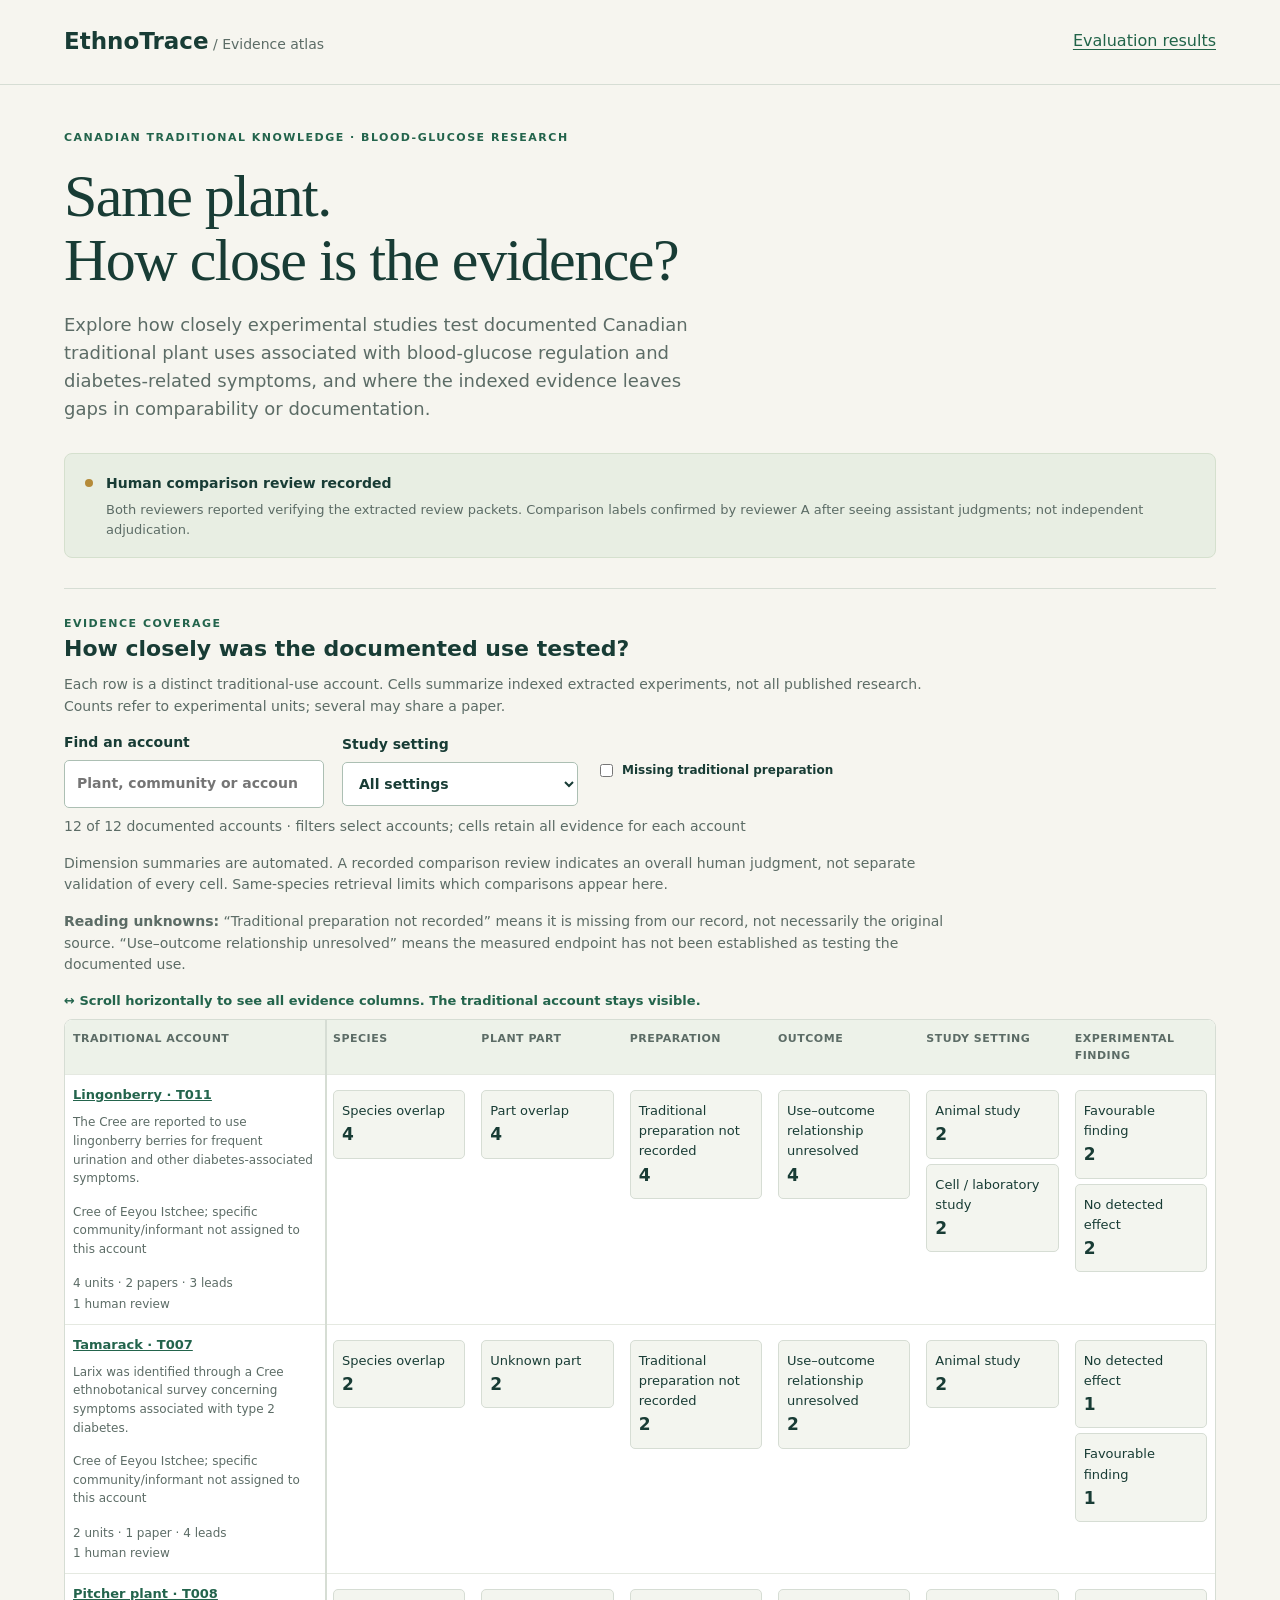
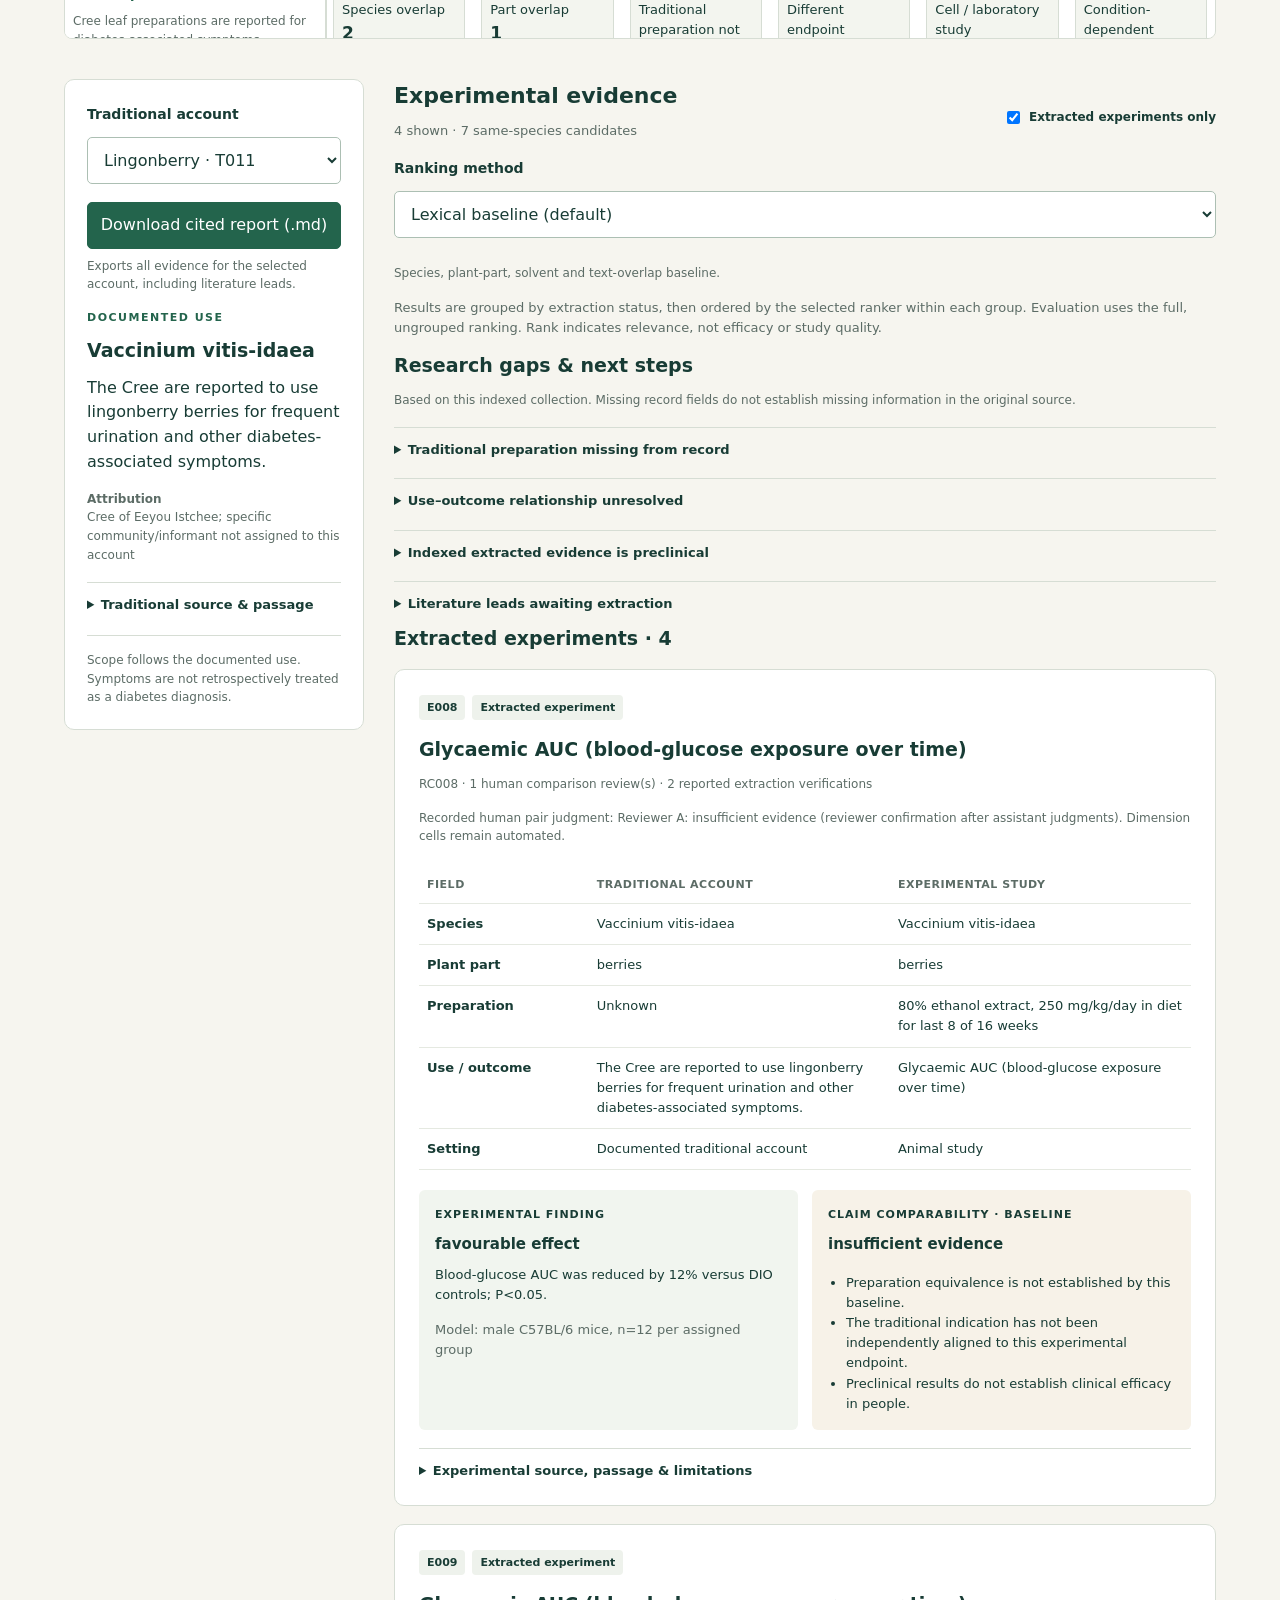
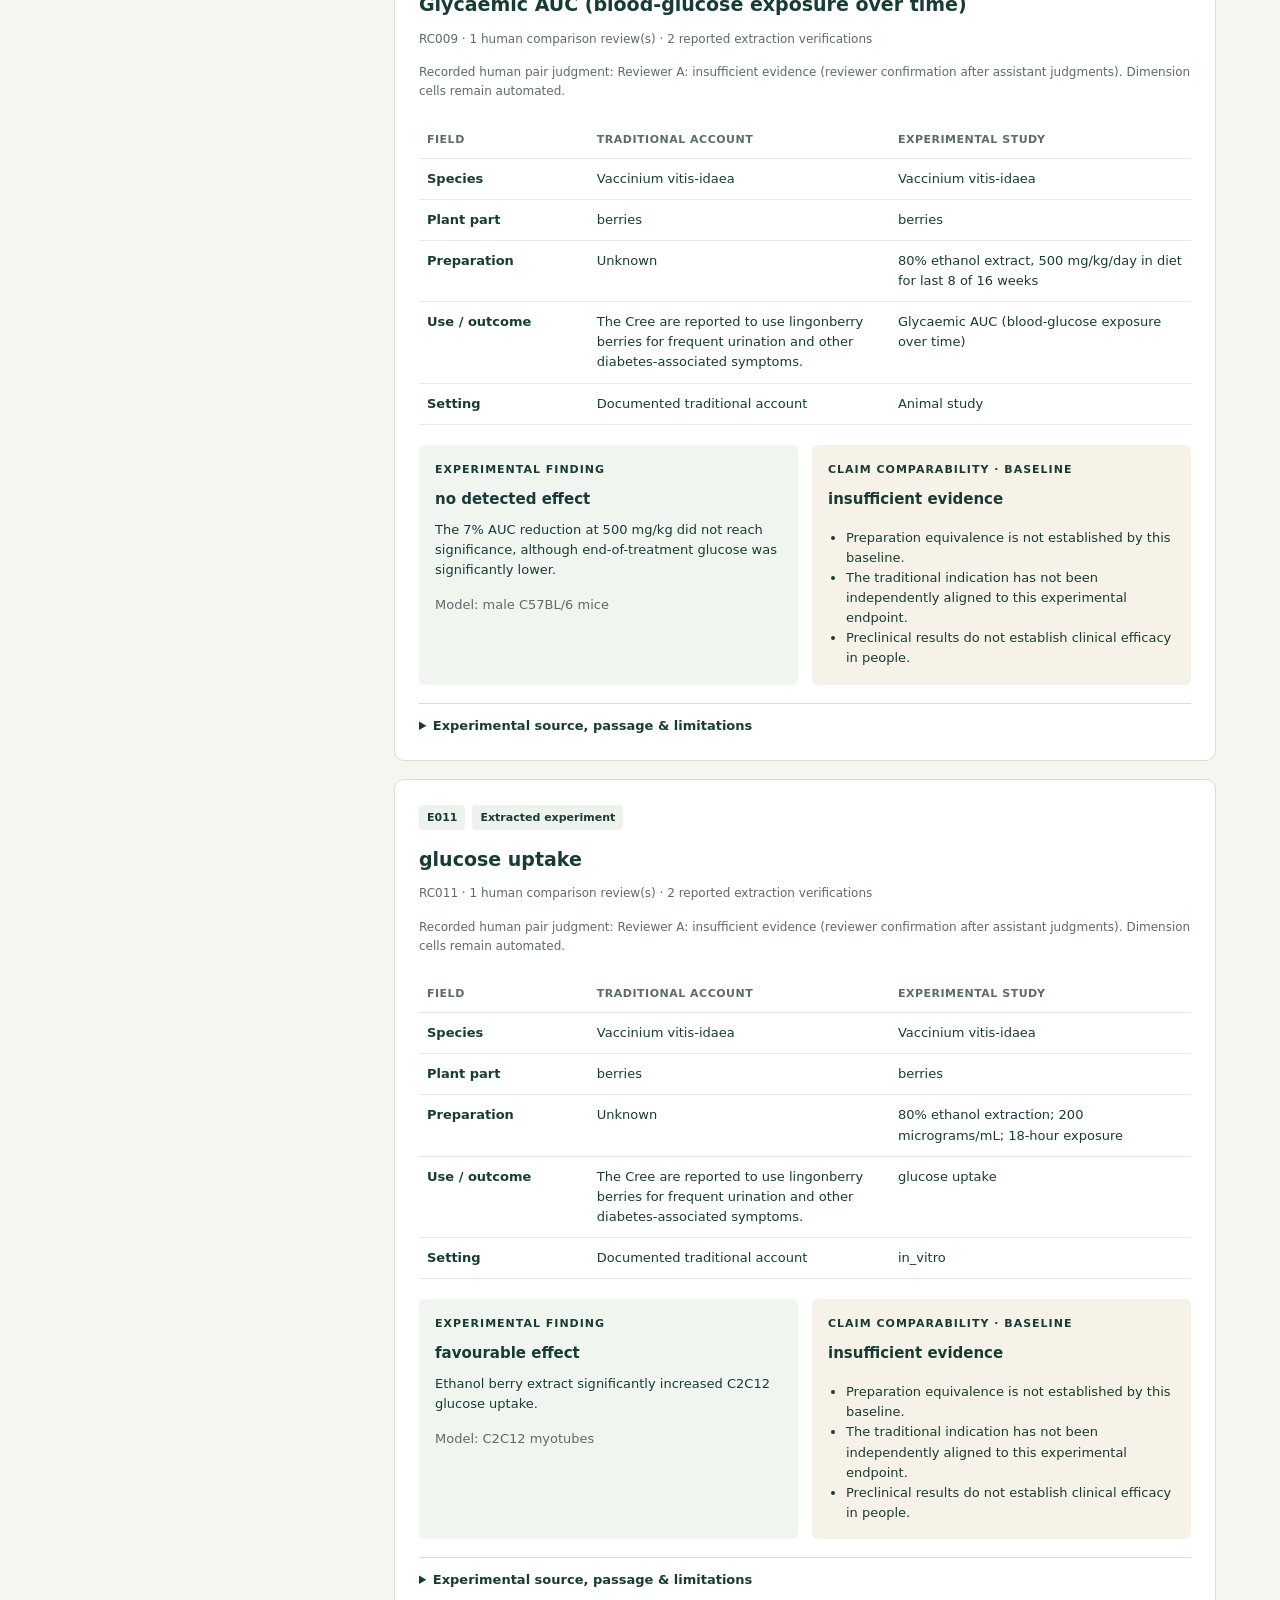
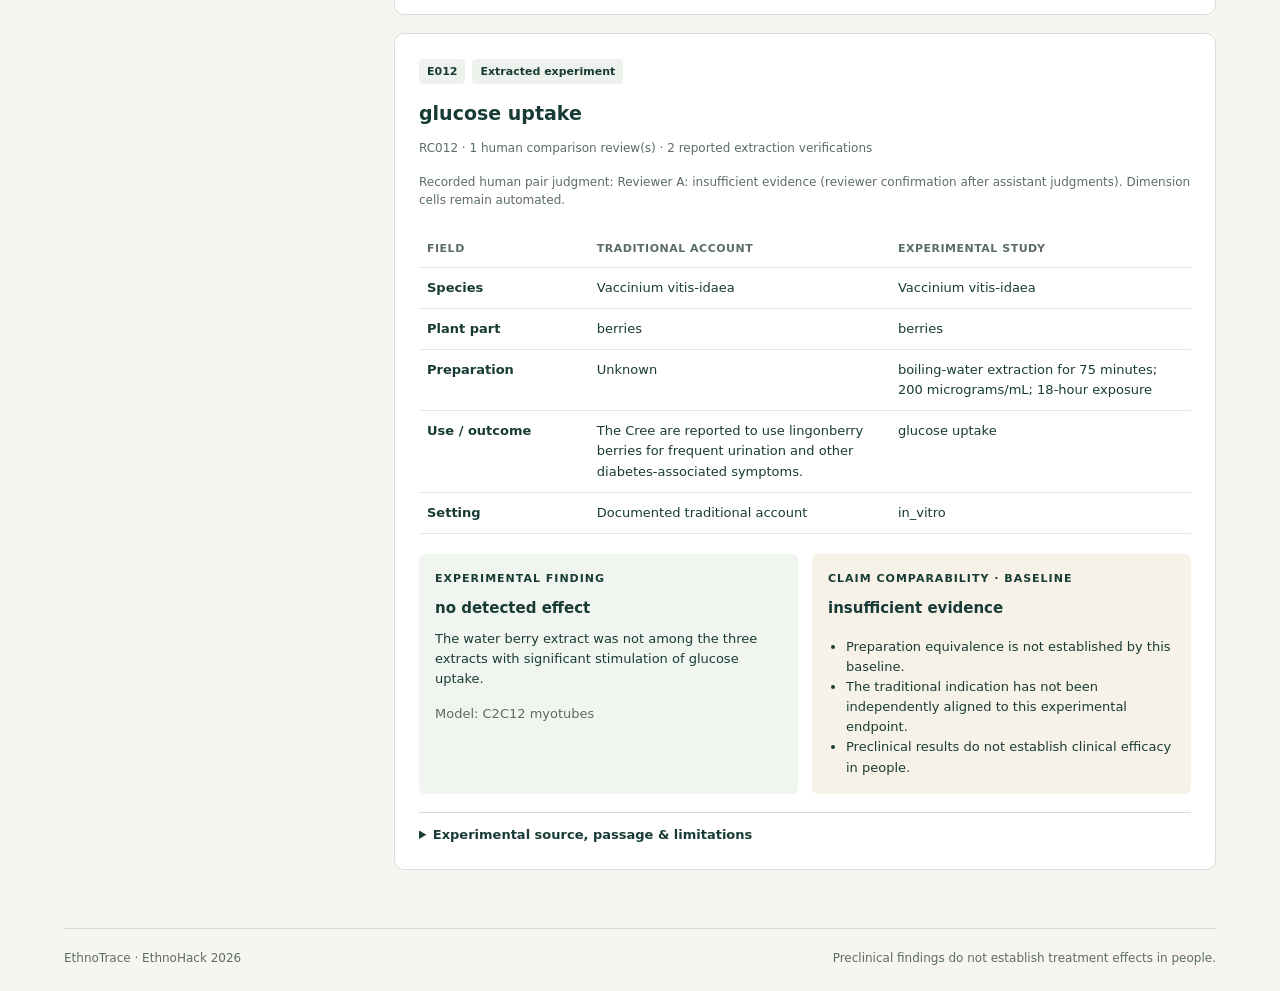
==== web/index.html @ 3b118ce9 "Correct Sorbus finding and compare development rankings with uniform random order" ====
<!doctype html>
<html lang="en">
<head><meta charset="utf-8"><meta name="viewport" content="width=device-width,initial-scale=1"><title>EthnoTrace · Evidence atlas</title><link rel="stylesheet" href="style.css?v=9"><script defer src="data.js?v=audit1"></script><script defer src="report.js"></script><script defer src="app.js?v=9"></script></head>
<body>
<header><a class="brand" href="index.html">EthnoTrace<span> / Evidence atlas</span></a><a href="evaluation.html">Evaluation results</a></header>
<main>
<section class="intro"><div class="eyebrow">CANADIAN TRADITIONAL KNOWLEDGE · BLOOD-GLUCOSE RESEARCH</div><h1>Same plant.<br>How close is the evidence?</h1><p>Explore how closely experimental studies test documented Canadian traditional plant uses associated with blood-glucose regulation and diabetes-related symptoms, and where the indexed evidence leaves gaps in comparability or documentation.</p></section>
<div class="review"><span class="dot"></span><div><strong>Human comparison review recorded</strong><p>Both reviewers reported verifying the extracted review packets. Comparison labels confirmed by reviewer A after seeing assistant judgments; not independent adjudication.</p></div></div>
<section class="atlas" aria-labelledby="atlas-title">
<div class="toolbar"><div><div class="eyebrow">EVIDENCE COVERAGE</div><h2 id="atlas-title">How closely was the documented use tested?</h2></div></div>
<p>Each row is a distinct traditional-use account. Cells summarize indexed extracted experiments, not all published research. Counts refer to experimental units; several may share a paper.</p>
<div class="atlas-controls"><label>Find an account<input id="atlas-search" type="search" placeholder="Plant, community or account ID"></label><label>Study setting<select id="atlas-setting"><option value="">All settings</option><option value="animal_in_vivo">Animal studies</option><option value="in_vitro">Cell / laboratory studies</option></select></label><label class="filter"><input type="checkbox" id="atlas-missing"> Missing traditional preparation</label></div>
<p class="small" id="atlas-count" aria-live="polite"></p>
<p class="small">Dimension summaries are automated. A recorded comparison review indicates an overall human judgment, not separate validation of every cell. Same-species retrieval limits which comparisons appear here.</p>
<p class="small atlas-explainer"><strong>Reading unknowns:</strong> “Traditional preparation not recorded” means it is missing from our record, not necessarily the original source. “Use–outcome relationship unresolved” means the measured endpoint has not been established as testing the documented use.</p>
<p class="scroll-hint" id="atlas-scroll-hint">↔ Scroll horizontally to see all evidence columns. The traditional account stays visible.</p>
<div class="atlas-scroll" aria-describedby="atlas-scroll-hint" tabindex="0" role="region" aria-label="Evidence atlas matrix"><table class="atlas-table"><thead><tr><th>Traditional account</th><th>Species</th><th>Plant part</th><th>Preparation</th><th>Outcome</th><th>Study setting</th><th>Experimental finding</th></tr></thead><tbody id="atlas-body"></tbody></table></div>
</section>
<div id="drilldown" class="drilldown" hidden><span id="drilldown-label"></span> <button id="clear-drilldown" type="button">Show all evidence for this account</button></div>
<section class="workspace" id="explorer"><aside><label for="claim">Traditional account</label><select id="claim"></select><button id="export-report" type="button">Download cited report (.md)</button><p class="small">Exports all evidence for the selected account, including literature leads.</p><div id="account"></div><div class="source-note">Scope follows the documented use. Symptoms are not retrospectively treated as a diabetes diagnosis.</div></aside>
<div class="evidence"><div class="toolbar"><div><h2>Experimental evidence</h2><p id="count" aria-live="polite"></p></div><label class="filter"><input id="extracted" type="checkbox" checked> Extracted experiments only</label></div><label for="ranking">Ranking method</label><select id="ranking"><option value="lexical">Lexical baseline (default)</option></select><p class="small" id="ranking-note"></p><p class="hint">Results are grouped by extraction status, then ordered by the selected ranker within each group. Evaluation uses the full, ungrouped ranking. Rank indicates relevance, not efficacy or study quality.</p><section id="gaps" aria-label="Research gaps and next steps"></section><div id="results"></div></div></section>
<footer>EthnoTrace · EthnoHack 2026 <span>Preclinical findings do not establish treatment effects in people.</span></footer>
</main>
</body></html>
---- web/style.css ----
:root{--ink:#183c35;--muted:#5c6c66;--paper:#f6f5ef;--line:#d6ddd4;--green:#23644c;--amber:#76551e}*{box-sizing:border-box}body{margin:0;background:var(--paper);color:var(--ink);font:16px/1.55 system-ui,sans-serif}header{padding:24px 5%;border-bottom:1px solid var(--line);display:flex;justify-content:space-between;align-items:center;gap:16px}.brand{color:var(--ink);font-weight:750;text-decoration:none;font-size:23px}.brand span{font-size:14px;font-weight:400;color:var(--muted)}.tag,.eyebrow{font-size:11px;letter-spacing:1.5px;font-weight:700}.tag{border:1px solid var(--line);padding:7px 12px;border-radius:20px}main{max-width:1440px;margin:auto;padding:44px 5% 24px}.intro{max-width:760px}.eyebrow{color:var(--green)}h1{font:normal clamp(36px,5vw,60px)/1.08 Georgia,serif;letter-spacing:-1.5px;margin:18px 0}.intro p{max-width:640px;color:var(--muted);font-size:18px}.review{display:flex;gap:13px;background:#e8eee3;border:1px solid #d5e0ce;padding:17px 20px;border-radius:8px;margin:30px 0}.review strong{font-size:14px}.review p{margin:4px 0 0;font-size:13px;color:var(--muted)}.dot{background:#b58b39;width:8px;height:8px;min-width:8px;border-radius:50%;margin-top:8px}.workspace{display:grid;grid-template-columns:300px minmax(0,1fr);gap:30px}aside{align-self:start;position:sticky;top:18px;background:#fff;border:1px solid var(--line);padding:22px;border-radius:10px}label{font-weight:650;font-size:14px}select{width:100%;padding:12px;margin:10px 0 18px;border:1px solid #acbfb3;border-radius:5px;background:#fff;color:var(--ink);font:inherit}h2{font-size:22px;margin:0}h3{font-size:19px;line-height:1.35;margin:12px 0}p{margin:8px 0 15px}.toolbar{display:flex;justify-content:space-between;align-items:center;gap:15px}.toolbar p,.hint{font-size:13px;color:var(--muted)}.filter{font-size:12px;display:flex;align-items:center;gap:6px}.hint{margin-top:0}.card{background:white;border:1px solid var(--line);border-radius:10px;margin:18px 0;padding:24px}.badge{display:inline-block;background:#eef2ec;border-radius:4px;padding:4px 8px;font-size:11px;font-weight:650;margin:0 7px 5px 0}.badge.warning{background:#f5eddc;color:var(--amber)}.small{font-size:12px;color:var(--muted)}table{width:100%;border-collapse:collapse;font-size:13px;margin:20px 0;table-layout:fixed}th,td{text-align:left;vertical-align:top;border-bottom:1px solid #e5e9e1;padding:10px 8px;overflow-wrap:anywhere}th{font-size:11px;text-transform:uppercase;letter-spacing:.5px;color:var(--muted)}th:first-child{width:22%}td:first-child{font-weight:650}.outputs{display:grid;grid-template-columns:1fr 1fr;gap:14px}.output{background:#f1f5ef;border-radius:6px;padding:16px}.output.compare{background:#f7f2e8}.output h4{font-size:11px;text-transform:uppercase;letter-spacing:1px;margin:0 0 9px}.output strong{font-size:15px}.output p,.output li{font-size:13px}.output ul{padding-left:18px;margin-bottom:0}.source-note{font-size:12px;color:var(--muted);border-top:1px solid var(--line);padding-top:15px;margin-top:20px}details{border-top:1px solid var(--line);margin-top:18px;padding-top:12px;font-size:13px}summary{cursor:pointer;font-weight:650}blockquote{border-left:3px solid #b9c9b4;margin:14px 0;padding-left:13px;color:var(--muted)}a{color:#216449;text-underline-offset:3px;overflow-wrap:anywhere}a:hover{color:#102f24}button:focus-visible,a:focus-visible,select:focus-visible,input:focus-visible,summary:focus-visible{outline:3px solid #b58b39;outline-offset:3px}.empty{padding:30px;border:1px dashed var(--line)}footer{display:flex;justify-content:space-between;gap:20px;border-top:1px solid var(--line);padding-top:20px;margin-top:40px;color:var(--muted);font-size:12px}@media(max-width:900px){.workspace{grid-template-columns:1fr}aside{position:static}.intro{max-width:100%}}@media(max-width:600px){main{padding:30px 5%}.brand span,.tag{display:none}.toolbar,footer{display:block}.outputs{grid-template-columns:1fr}.card{padding:15px}td,th{padding:8px 4px;font-size:12px}.filter{margin-bottom:12px}}
.atlas{margin:30px 0 40px;border-top:1px solid var(--line);padding-top:26px}.atlas>p{max-width:900px;color:var(--muted);font-size:14px}.atlas-controls{display:flex;flex-wrap:wrap;gap:18px;align-items:center}.atlas-controls label{display:flex;flex-direction:column;gap:6px}.atlas-controls .filter{flex-direction:row}.atlas-controls input[type=search]{padding:12px;border:1px solid #acbfb3;border-radius:5px;font:inherit;min-width:260px}.atlas-controls select{margin:0}.atlas-scroll{overflow:auto;border:1px solid var(--line);border-radius:8px;background:white;max-height:620px}.atlas-table{min-width:1100px;margin:0;table-layout:fixed}.atlas-table th{position:sticky;top:0;background:#edf2e9;z-index:1}.atlas-table th:first-child{width:28%}.atlas-table td:first-child{font-weight:400}.atlas-cell{display:block;width:100%;text-align:left;border:1px solid #d6ddd4;background:#f3f5ef;color:var(--ink);padding:10px 8px;margin:5px 0;border-radius:5px;font:inherit;cursor:pointer}.atlas-cell:hover{background:#e4eddd}.atlas-cell strong{display:block;font-size:17px}.account-link{border:0;padding:0;background:none;color:var(--green);font:inherit;font-weight:700;text-align:left;text-decoration:underline;cursor:pointer}.drilldown{padding:16px;background:#e8eee3;border-radius:8px;margin-bottom:20px;font-size:14px}.drilldown button{margin:8px;border:1px solid #acbfb3;background:white;padding:8px;border-radius:4px;cursor:pointer;color:var(--ink)}

/* Keep account context visible while reading the wide evidence matrix. */
.atlas-table{border-collapse:separate;border-spacing:0}
.atlas-table td:first-child{position:sticky;left:0;z-index:2;background:#fff;box-shadow:2px 0 0 var(--line)}
.atlas-table th:first-child{left:0;z-index:3;width:260px;box-shadow:2px 0 0 var(--line)}
.atlas-table th{z-index:2}
.atlas-scroll{scroll-padding-left:270px}
.atlas .scroll-hint{font-size:13px;font-weight:600;color:var(--green);margin-bottom:8px}
@media(max-width:600px){.atlas-table th:first-child{width:150px}.atlas-scroll{scroll-padding-left:160px}}

#export-report{padding:10px;border:1px solid var(--green);border-radius:5px;background:var(--green);color:white;font:inherit;cursor:pointer;width:100%}
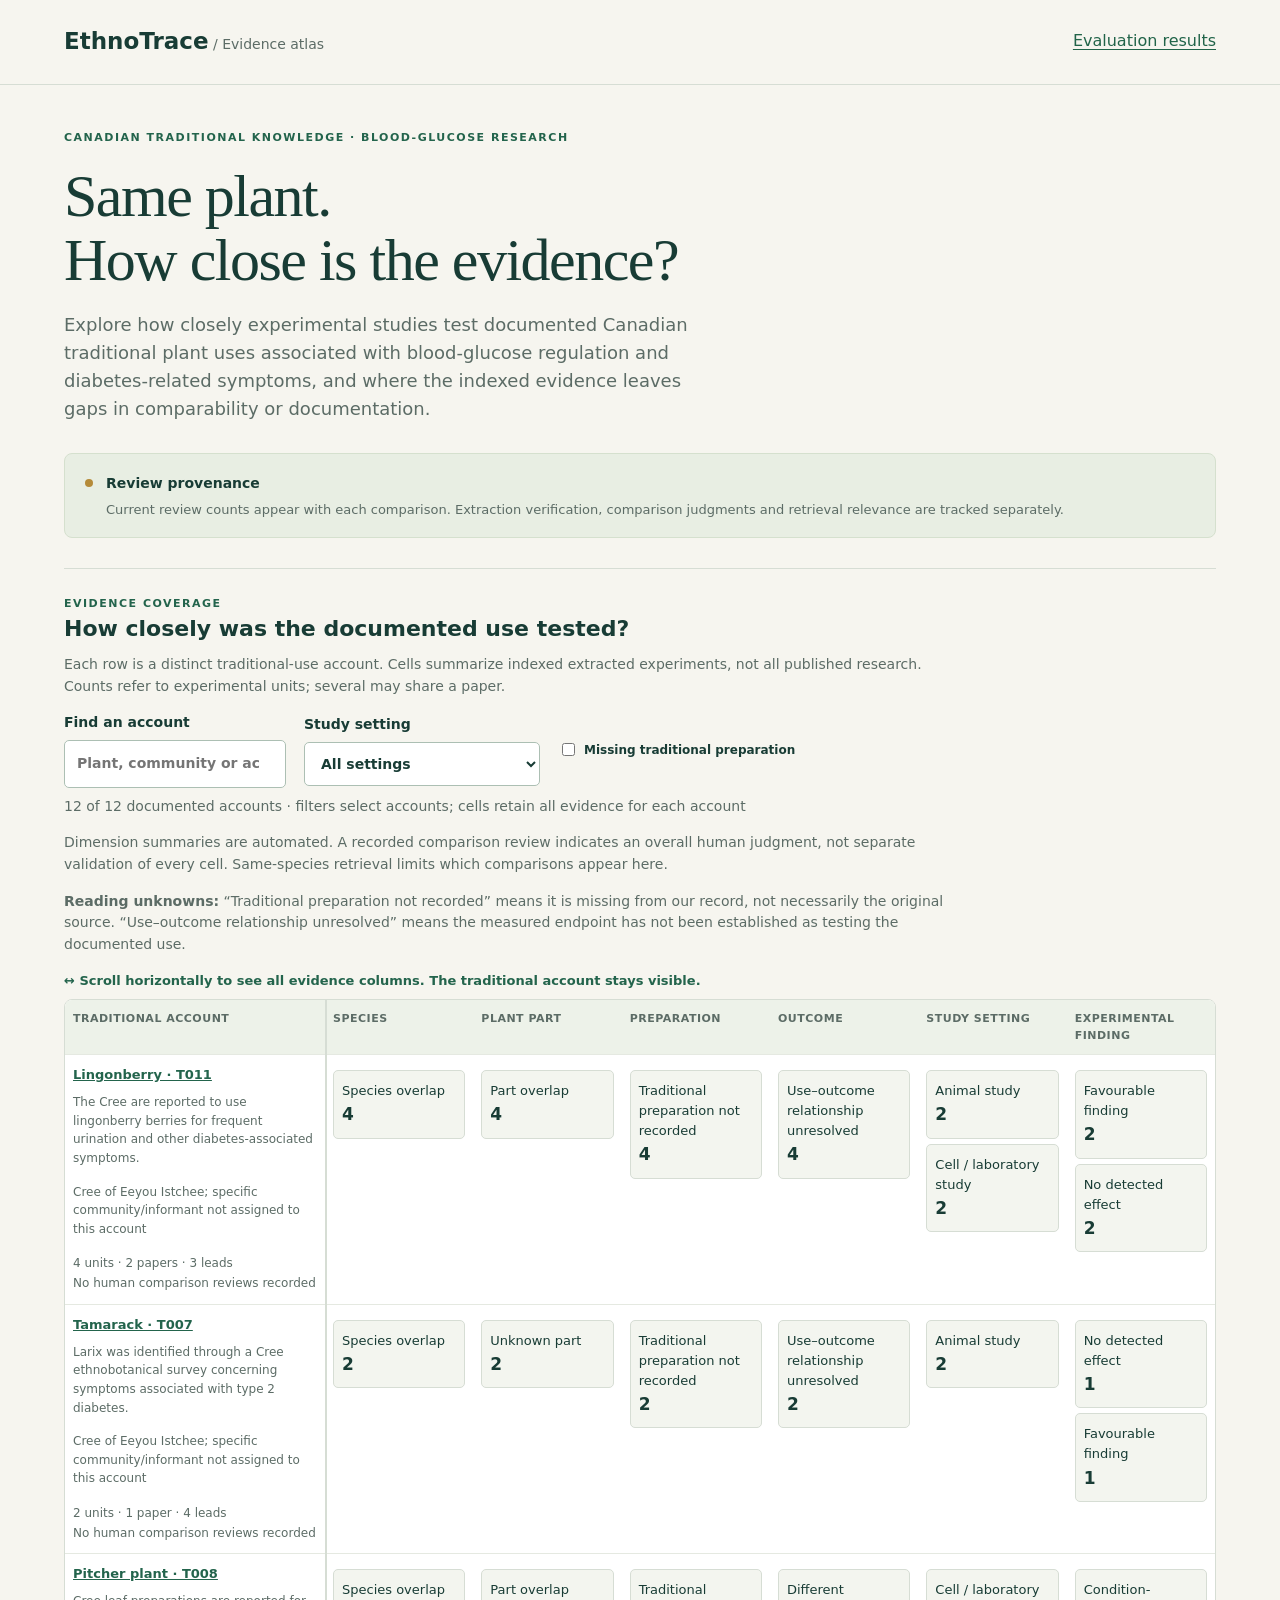
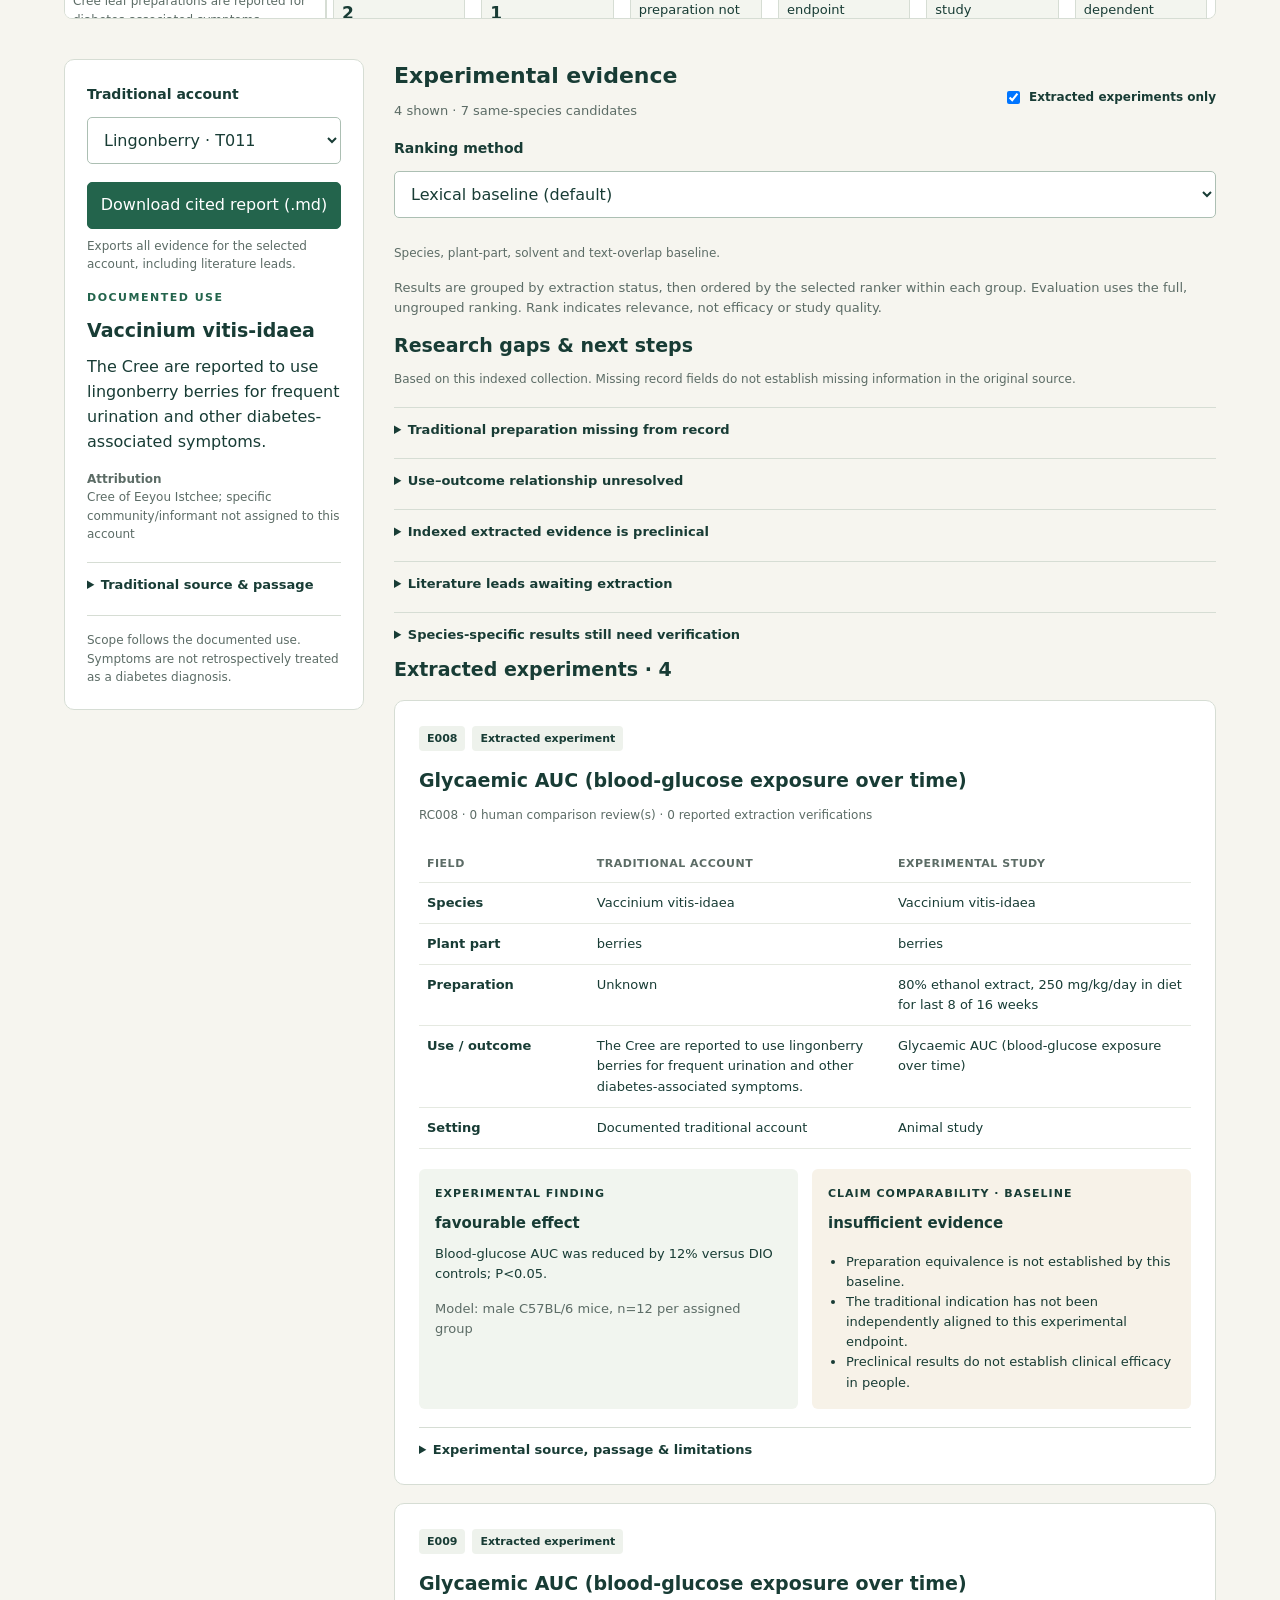
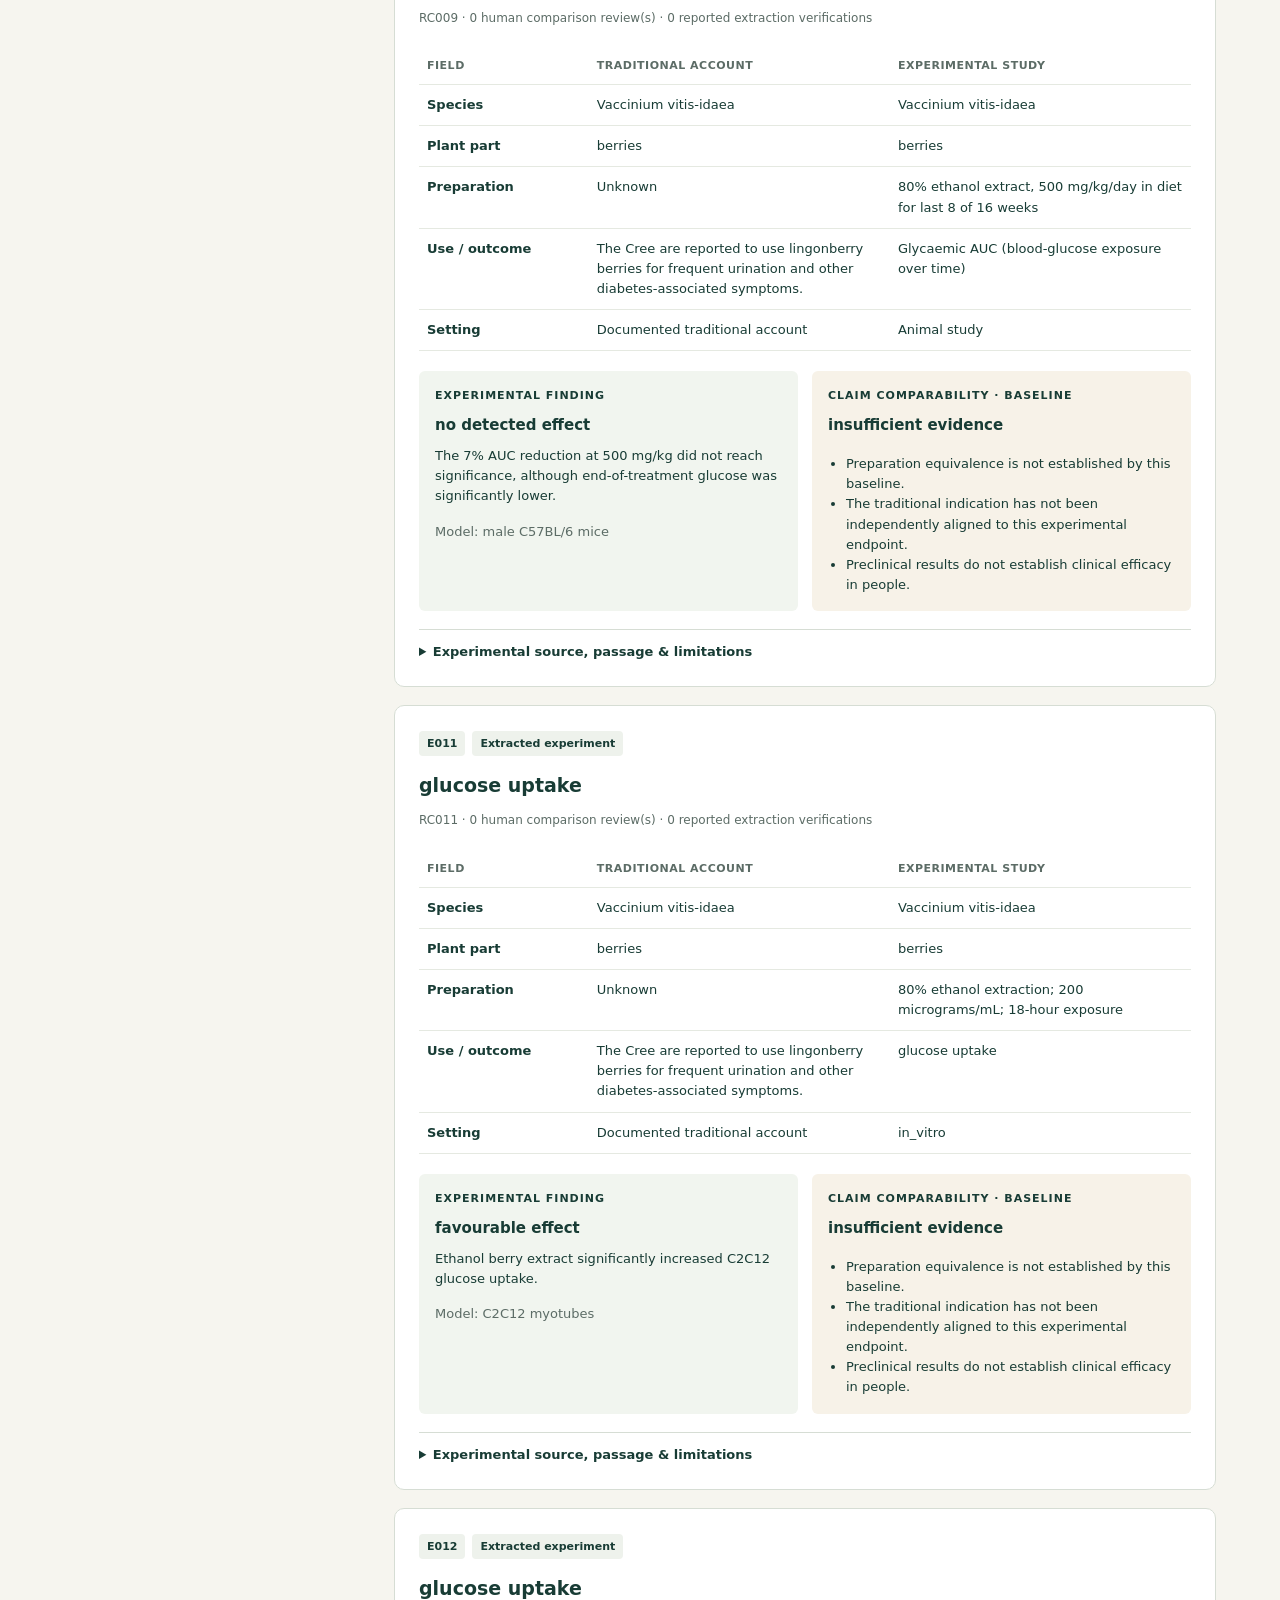
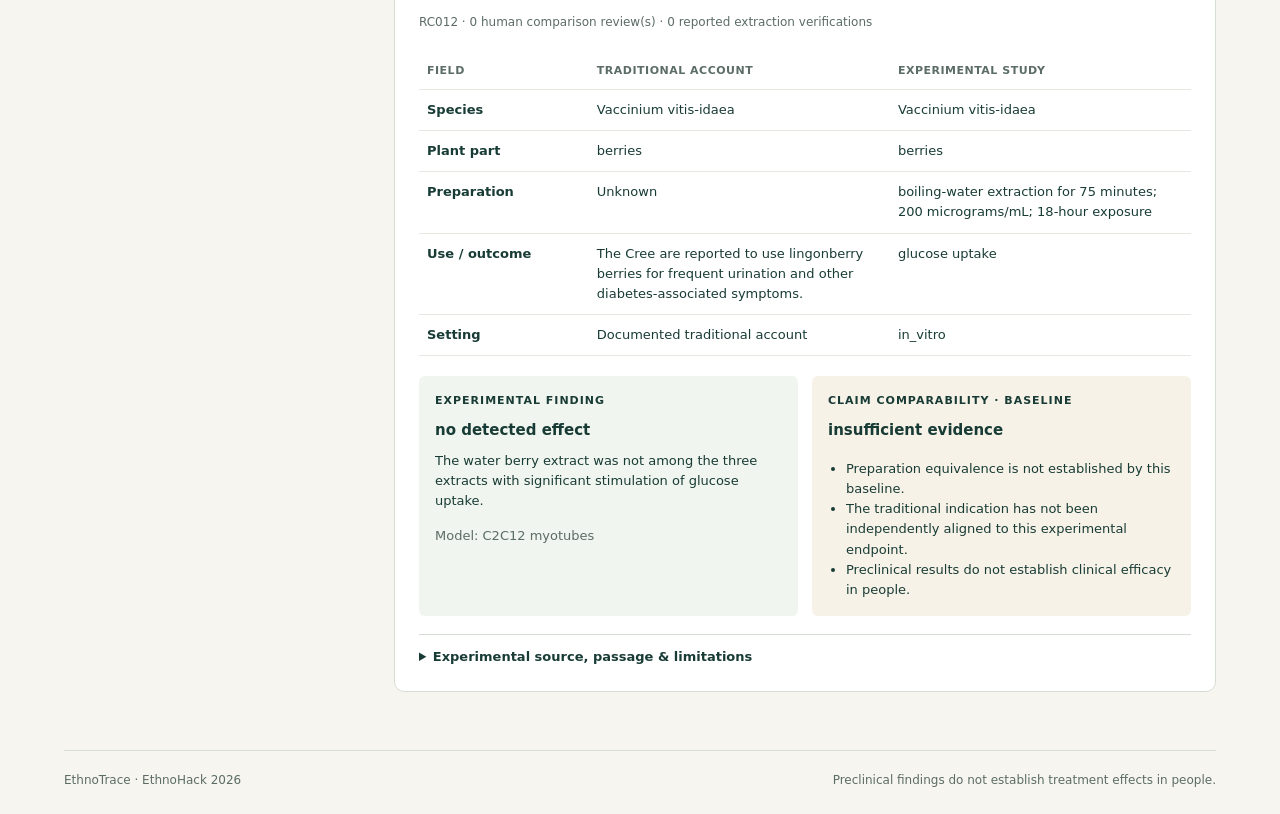
==== commit b0b3f59a: "Verify research workflow and preserve current review provenance" ====
--- a/web/index.html
+++ b/web/index.html
@@ -1,11 +1,11 @@
 <!doctype html>
 <html lang="en">
-<head><meta charset="utf-8"><meta name="viewport" content="width=device-width,initial-scale=1"><title>EthnoTrace · Evidence atlas</title><link rel="stylesheet" href="style.css?v=9"><script defer src="data.js?v=audit1"></script><script defer src="report.js"></script><script defer src="app.js?v=9"></script></head>
+<head><meta charset="utf-8"><meta name="viewport" content="width=device-width,initial-scale=1"><title>EthnoTrace · Evidence atlas</title><link rel="stylesheet" href="style.css?v=product-audit1"><script defer src="data.js?v=product-audit1"></script><script defer src="report.js?v=product-audit1"></script><script defer src="app.js?v=product-audit1"></script></head>
 <body>
 <header><a class="brand" href="index.html">EthnoTrace<span> / Evidence atlas</span></a><a href="evaluation.html">Evaluation results</a></header>
 <main>
 <section class="intro"><div class="eyebrow">CANADIAN TRADITIONAL KNOWLEDGE · BLOOD-GLUCOSE RESEARCH</div><h1>Same plant.<br>How close is the evidence?</h1><p>Explore how closely experimental studies test documented Canadian traditional plant uses associated with blood-glucose regulation and diabetes-related symptoms, and where the indexed evidence leaves gaps in comparability or documentation.</p></section>
-<div class="review"><span class="dot"></span><div><strong>Human comparison review recorded</strong><p>Both reviewers reported verifying the extracted review packets. Comparison labels confirmed by reviewer A after seeing assistant judgments; not independent adjudication.</p></div></div>
+<div class="review"><span class="dot"></span><div><strong>Review provenance</strong><p>Current review counts appear with each comparison. Extraction verification, comparison judgments and retrieval relevance are tracked separately.</p></div></div>
 <section class="atlas" aria-labelledby="atlas-title">
 <div class="toolbar"><div><div class="eyebrow">EVIDENCE COVERAGE</div><h2 id="atlas-title">How closely was the documented use tested?</h2></div></div>
 <p>Each row is a distinct traditional-use account. Cells summarize indexed extracted experiments, not all published research. Counts refer to experimental units; several may share a paper.</p>
--- a/web/style.css
+++ b/web/style.css
@@ -11,3 +11,14 @@
 @media(max-width:600px){.atlas-table th:first-child{width:150px}.atlas-scroll{scroll-padding-left:160px}}
 
 #export-report{padding:10px;border:1px solid var(--green);border-radius:5px;background:var(--green);color:white;font:inherit;cursor:pointer;width:100%}
+
+/* Keep long citations and controls within the page; the atlas alone scrolls. */
+.evidence, .workspace > *, .atlas-controls > label {min-width:0}
+.card, #gaps, aside {overflow-wrap:anywhere}
+.atlas-controls input[type=search] {min-width:0;width:100%;max-width:100%}
+@media(max-width:600px){
+  .atlas-controls {align-items:stretch}
+  .atlas-controls > label {width:100%}
+  header {flex-wrap:wrap}
+  #ranking {max-width:100%}
+}
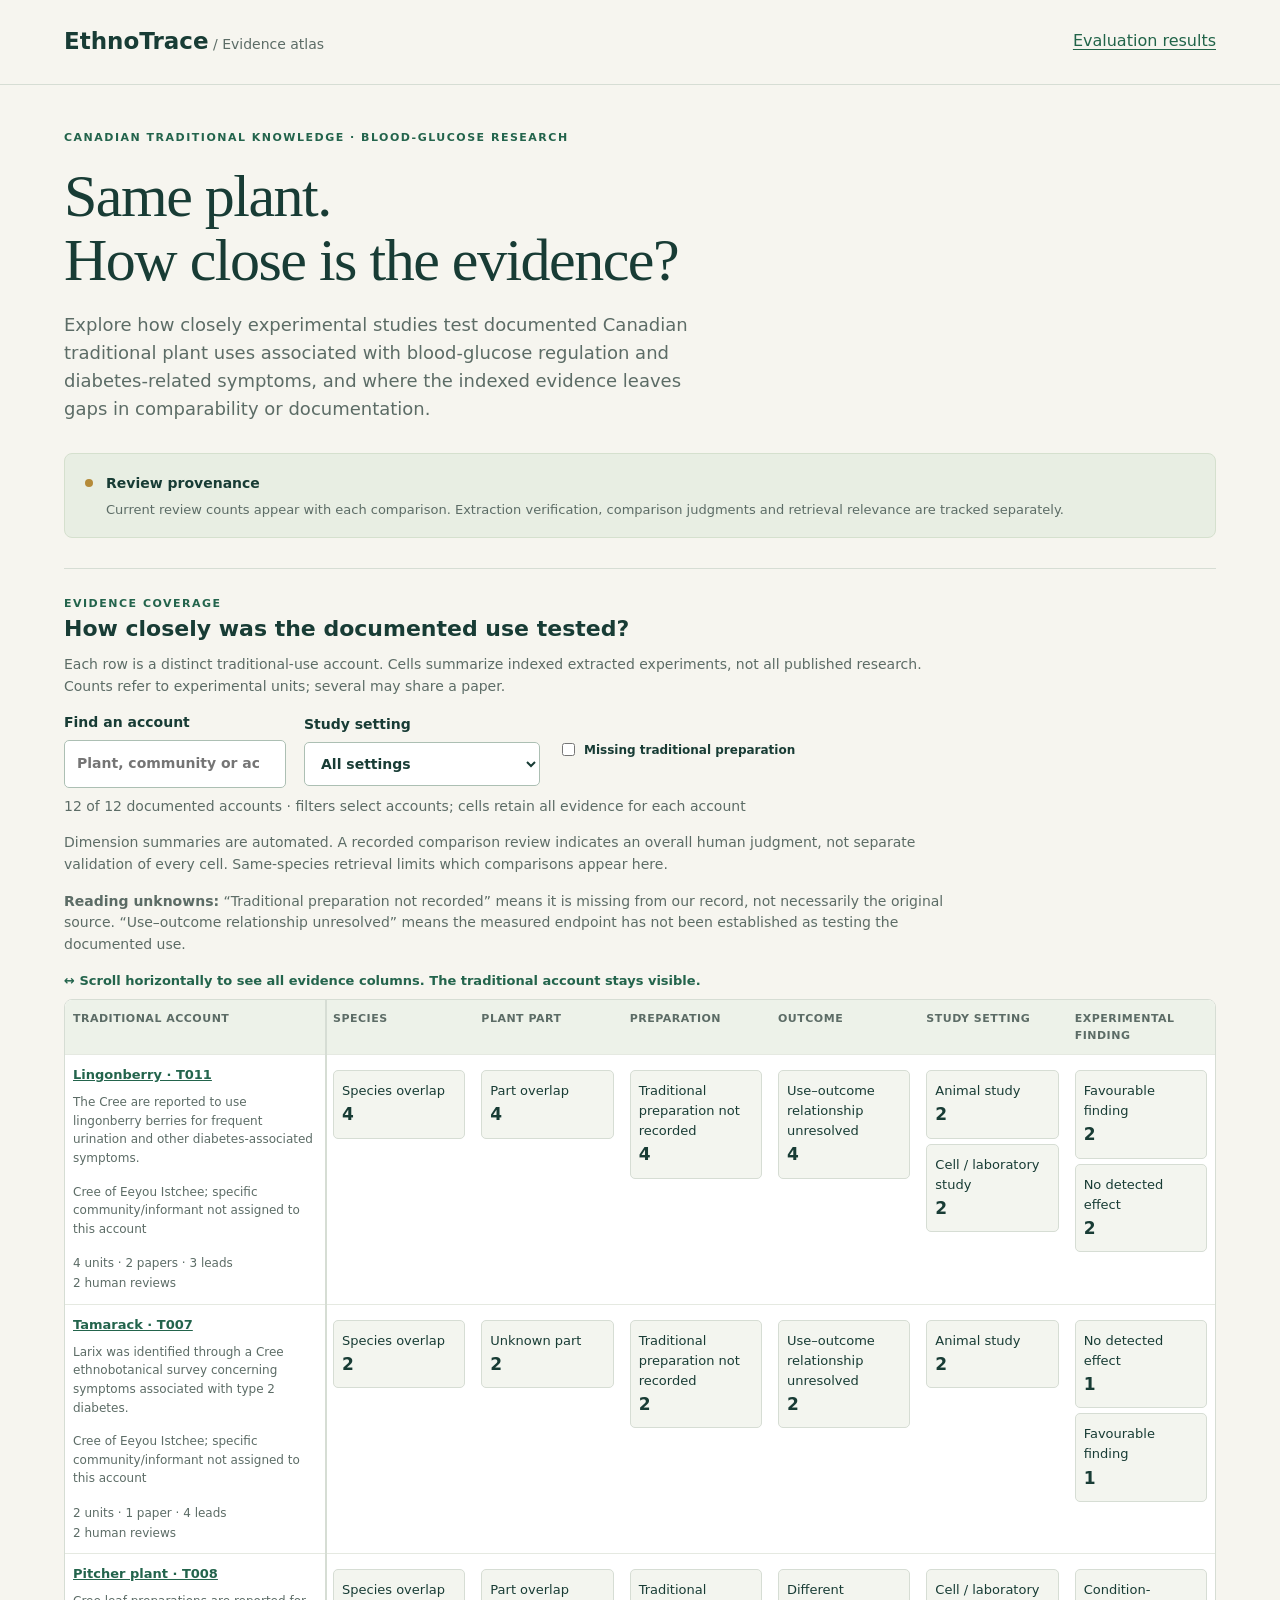
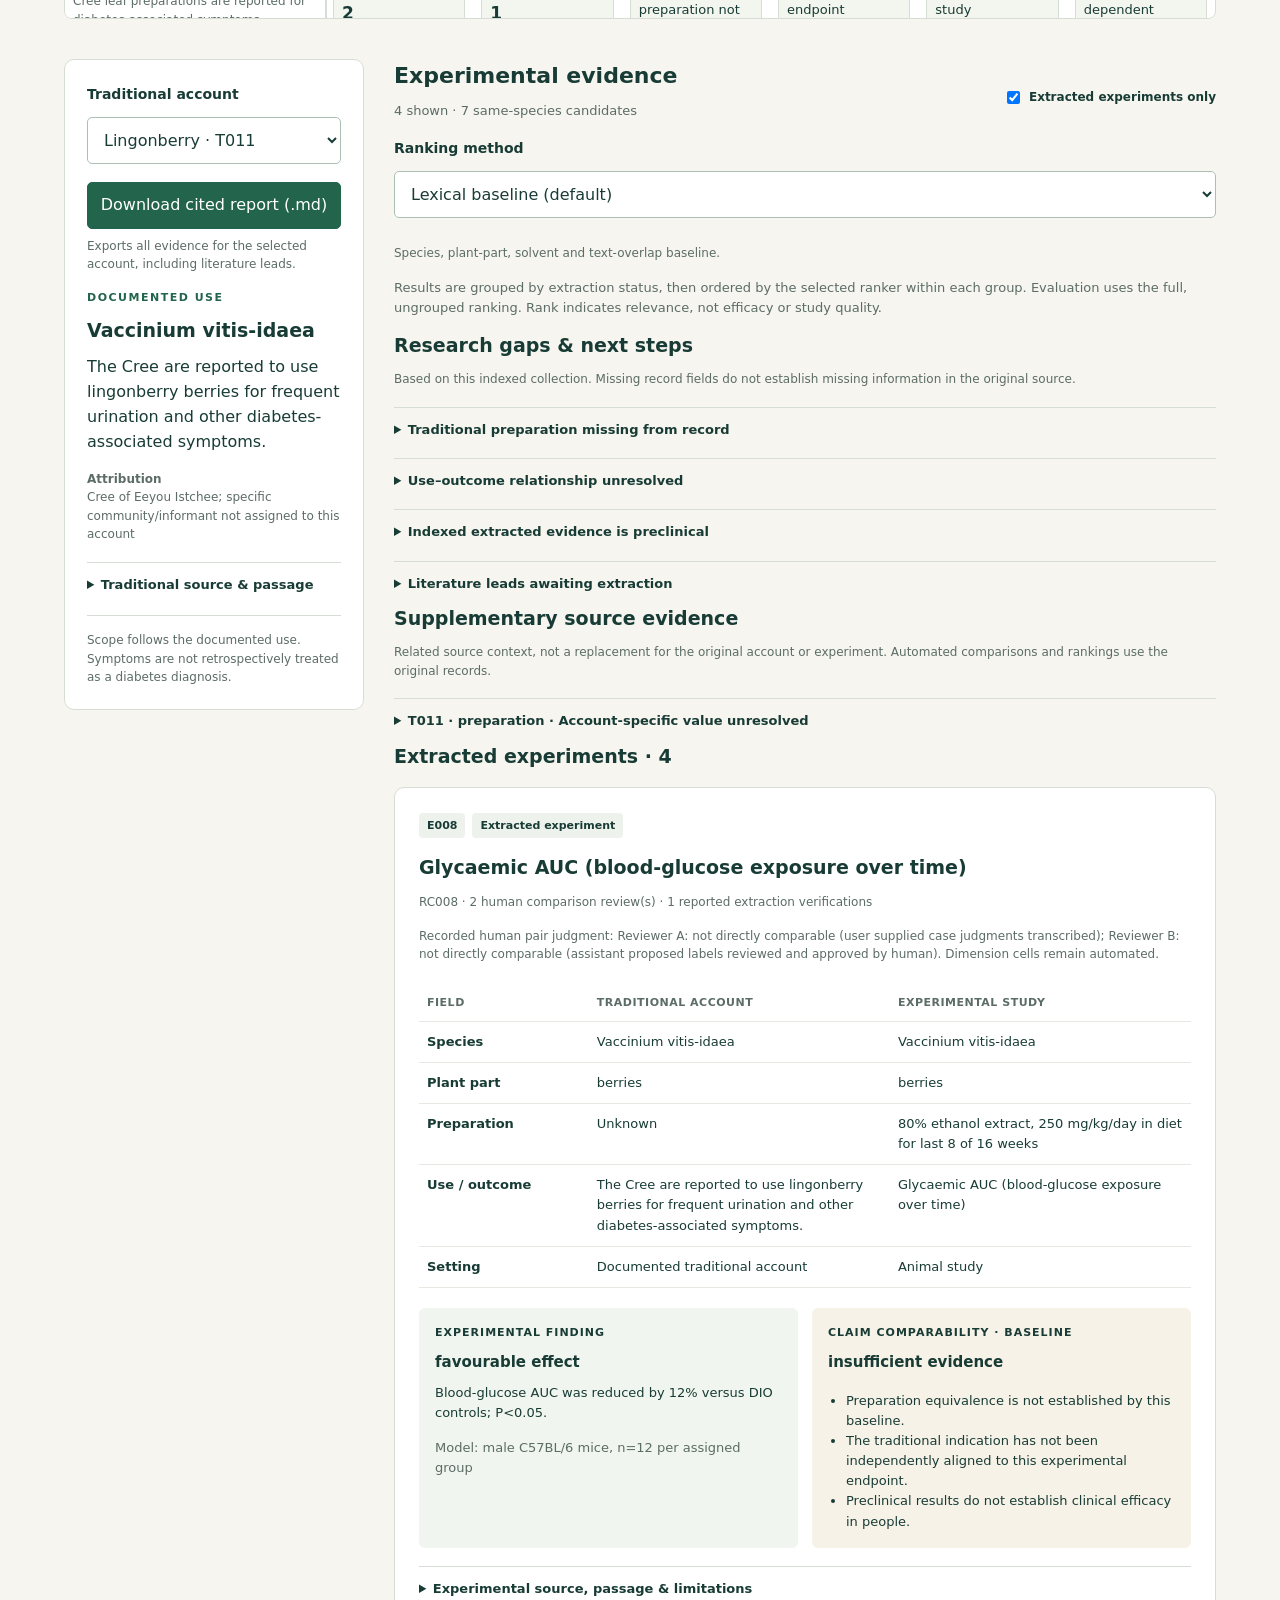
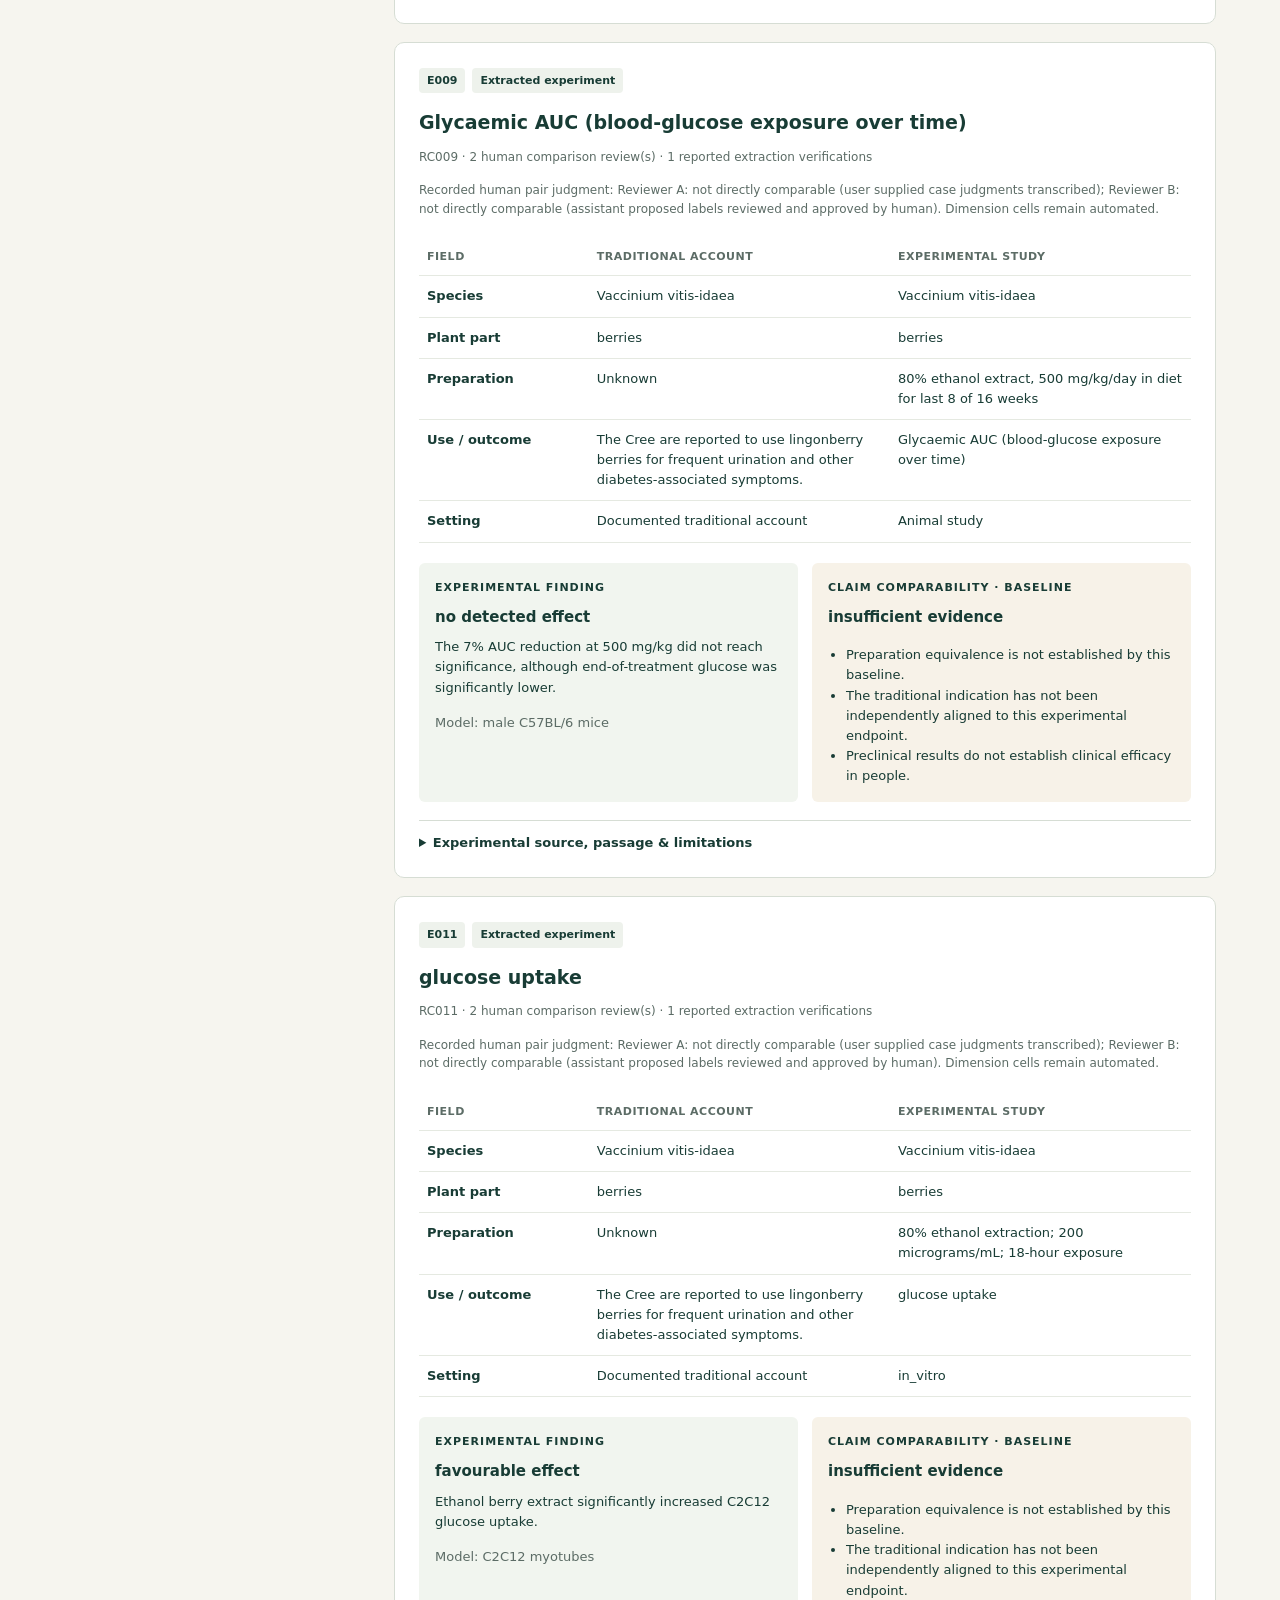
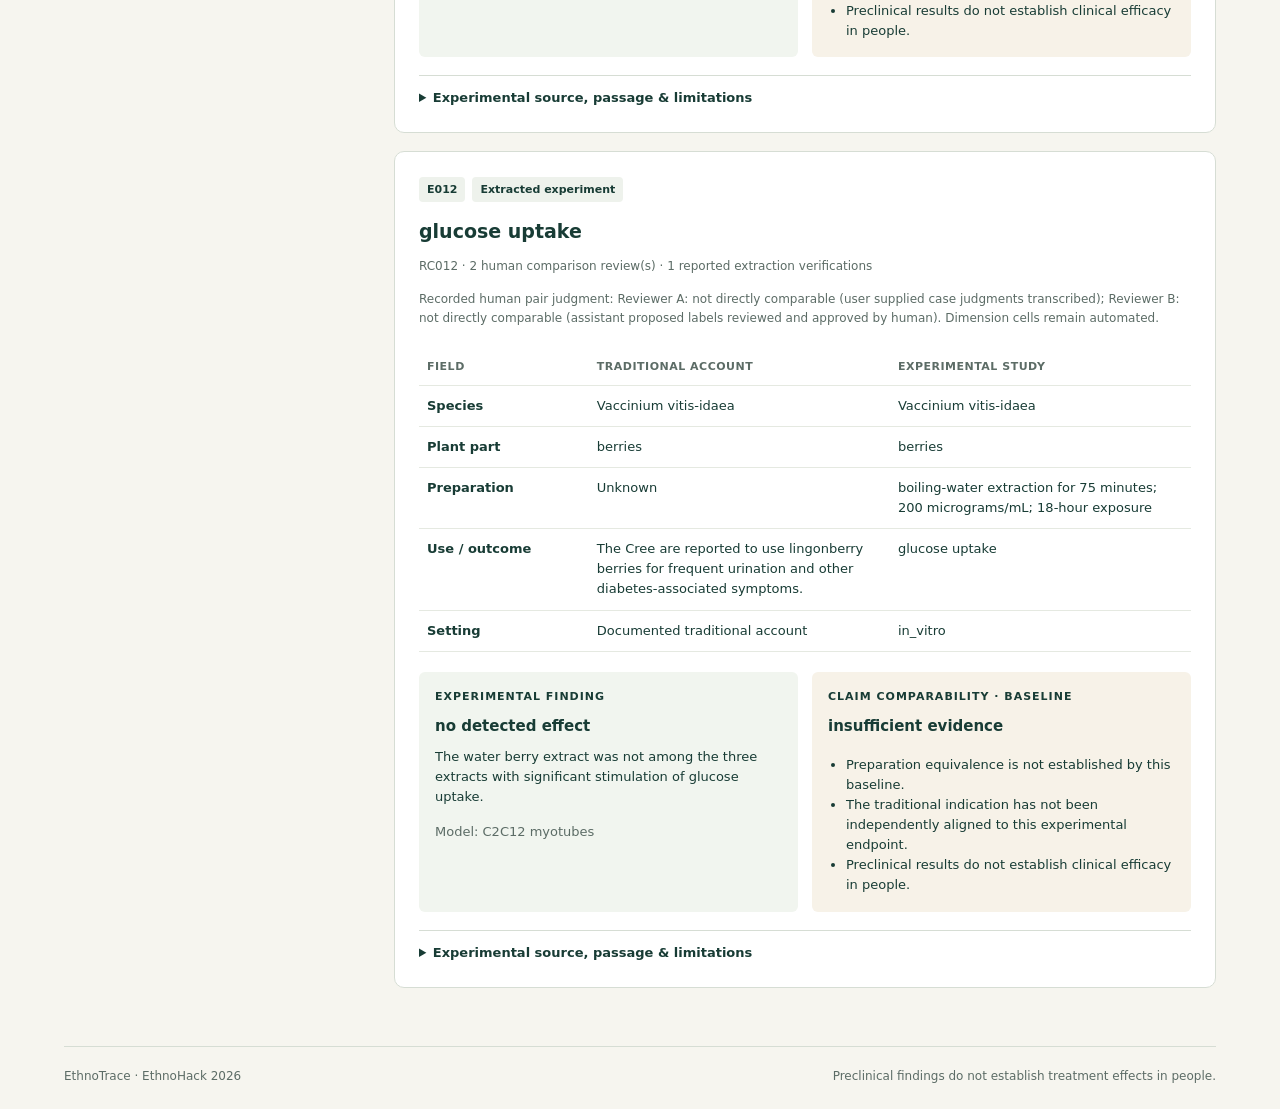
==== commit 87c50cef: "Reconcile reviewers and expose cited evidence with reproducible validation" ====
--- a/web/index.html
+++ b/web/index.html
@@ -1,6 +1,6 @@
 <!doctype html>
 <html lang="en">
-<head><meta charset="utf-8"><meta name="viewport" content="width=device-width,initial-scale=1"><title>EthnoTrace · Evidence atlas</title><link rel="stylesheet" href="style.css?v=product-audit1"><script defer src="data.js?v=product-audit1"></script><script defer src="report.js?v=product-audit1"></script><script defer src="app.js?v=product-audit1"></script></head>
+<head><meta charset="utf-8"><meta name="viewport" content="width=device-width,initial-scale=1"><title>EthnoTrace · Evidence atlas</title><link rel="stylesheet" href="style.css?v=review-integration2"><script defer src="data.js?v=review-integration2"></script><script defer src="report.js?v=review-integration2"></script><script defer src="app.js?v=review-integration2"></script></head>
 <body>
 <header><a class="brand" href="index.html">EthnoTrace<span> / Evidence atlas</span></a><a href="evaluation.html">Evaluation results</a></header>
 <main>
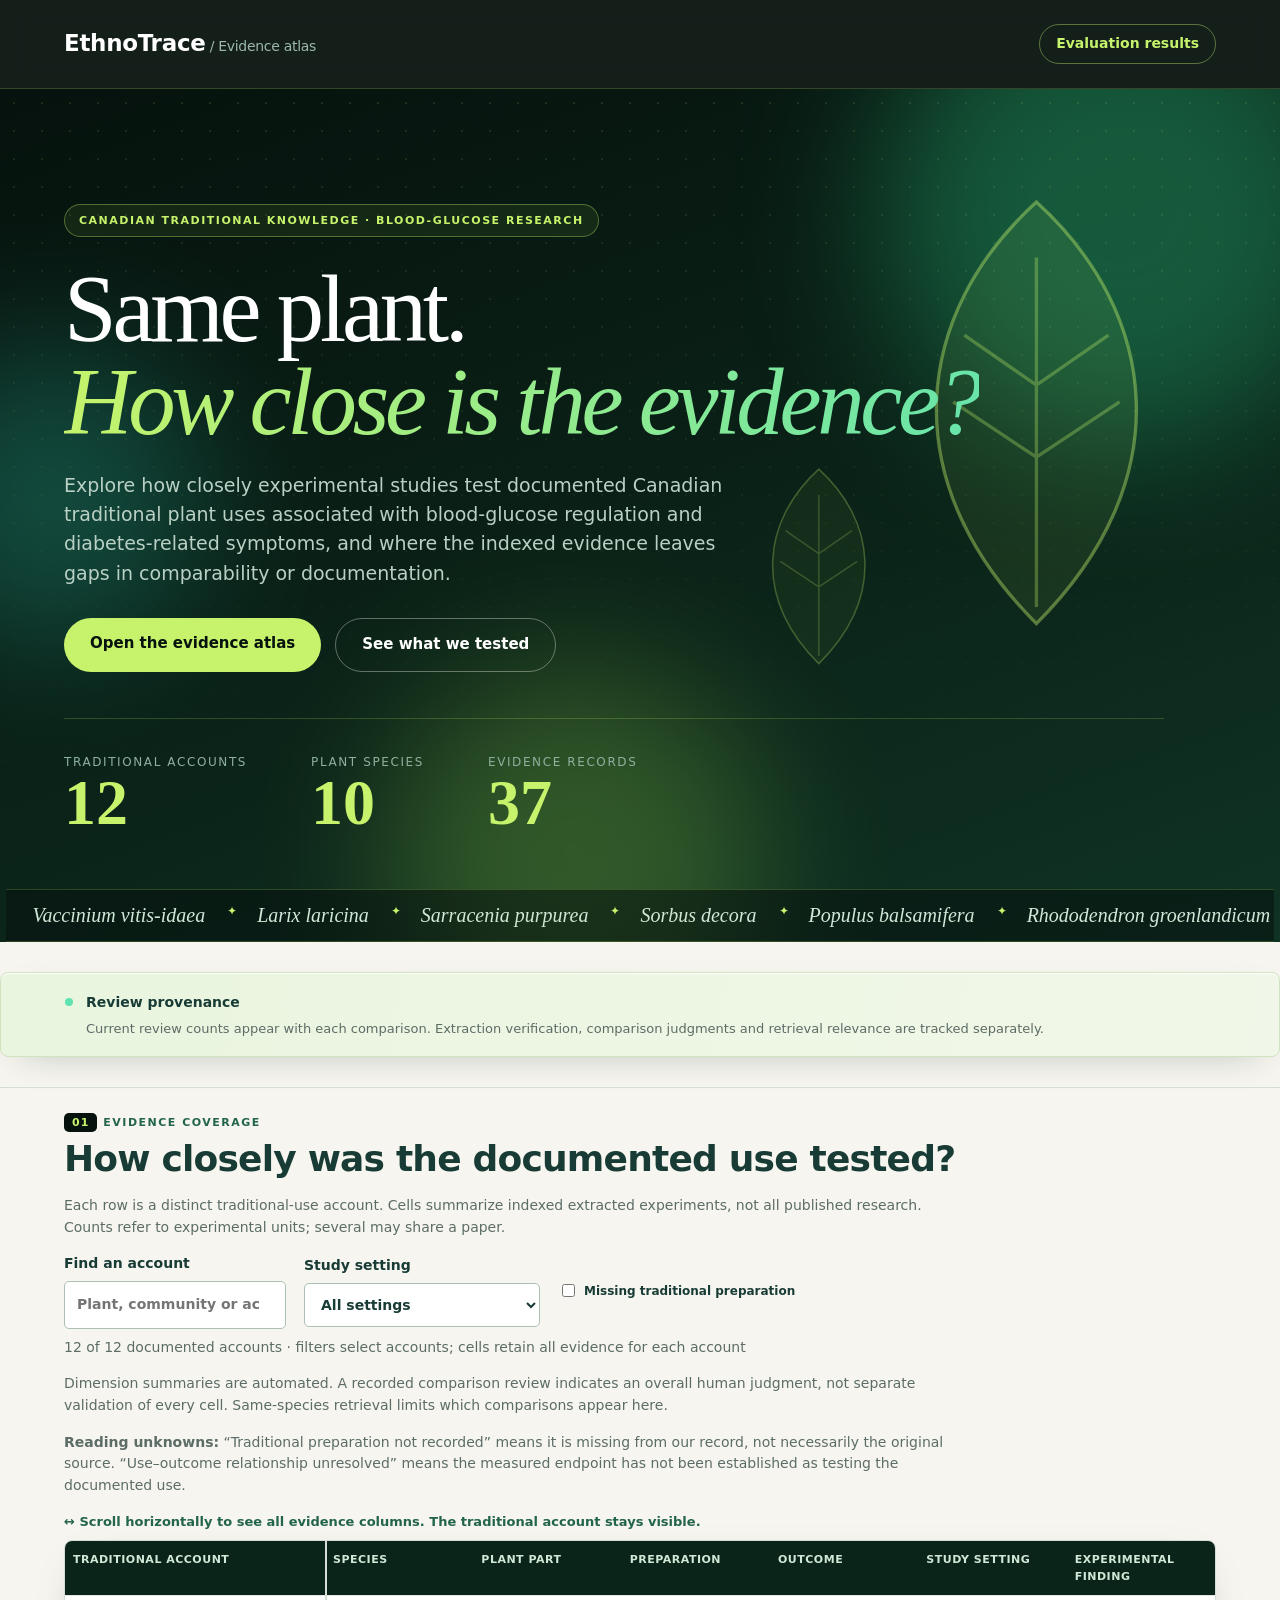
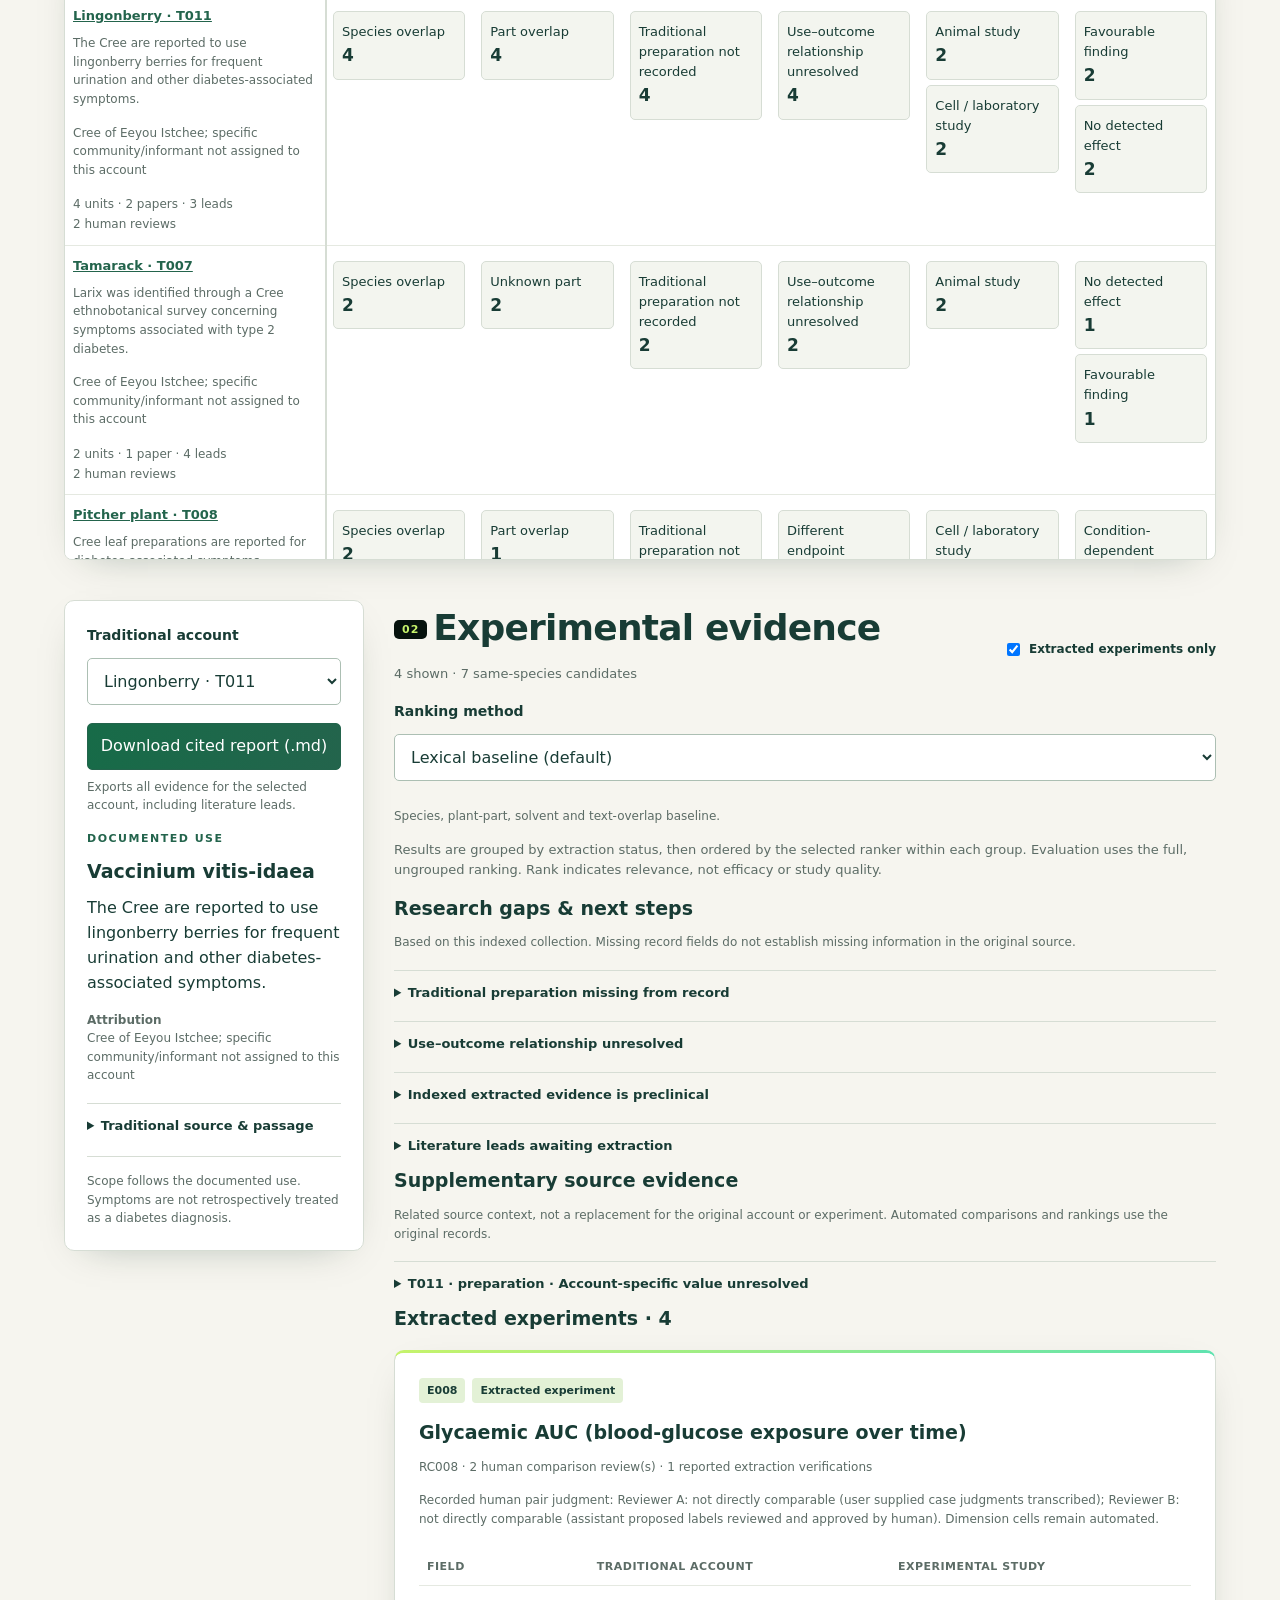
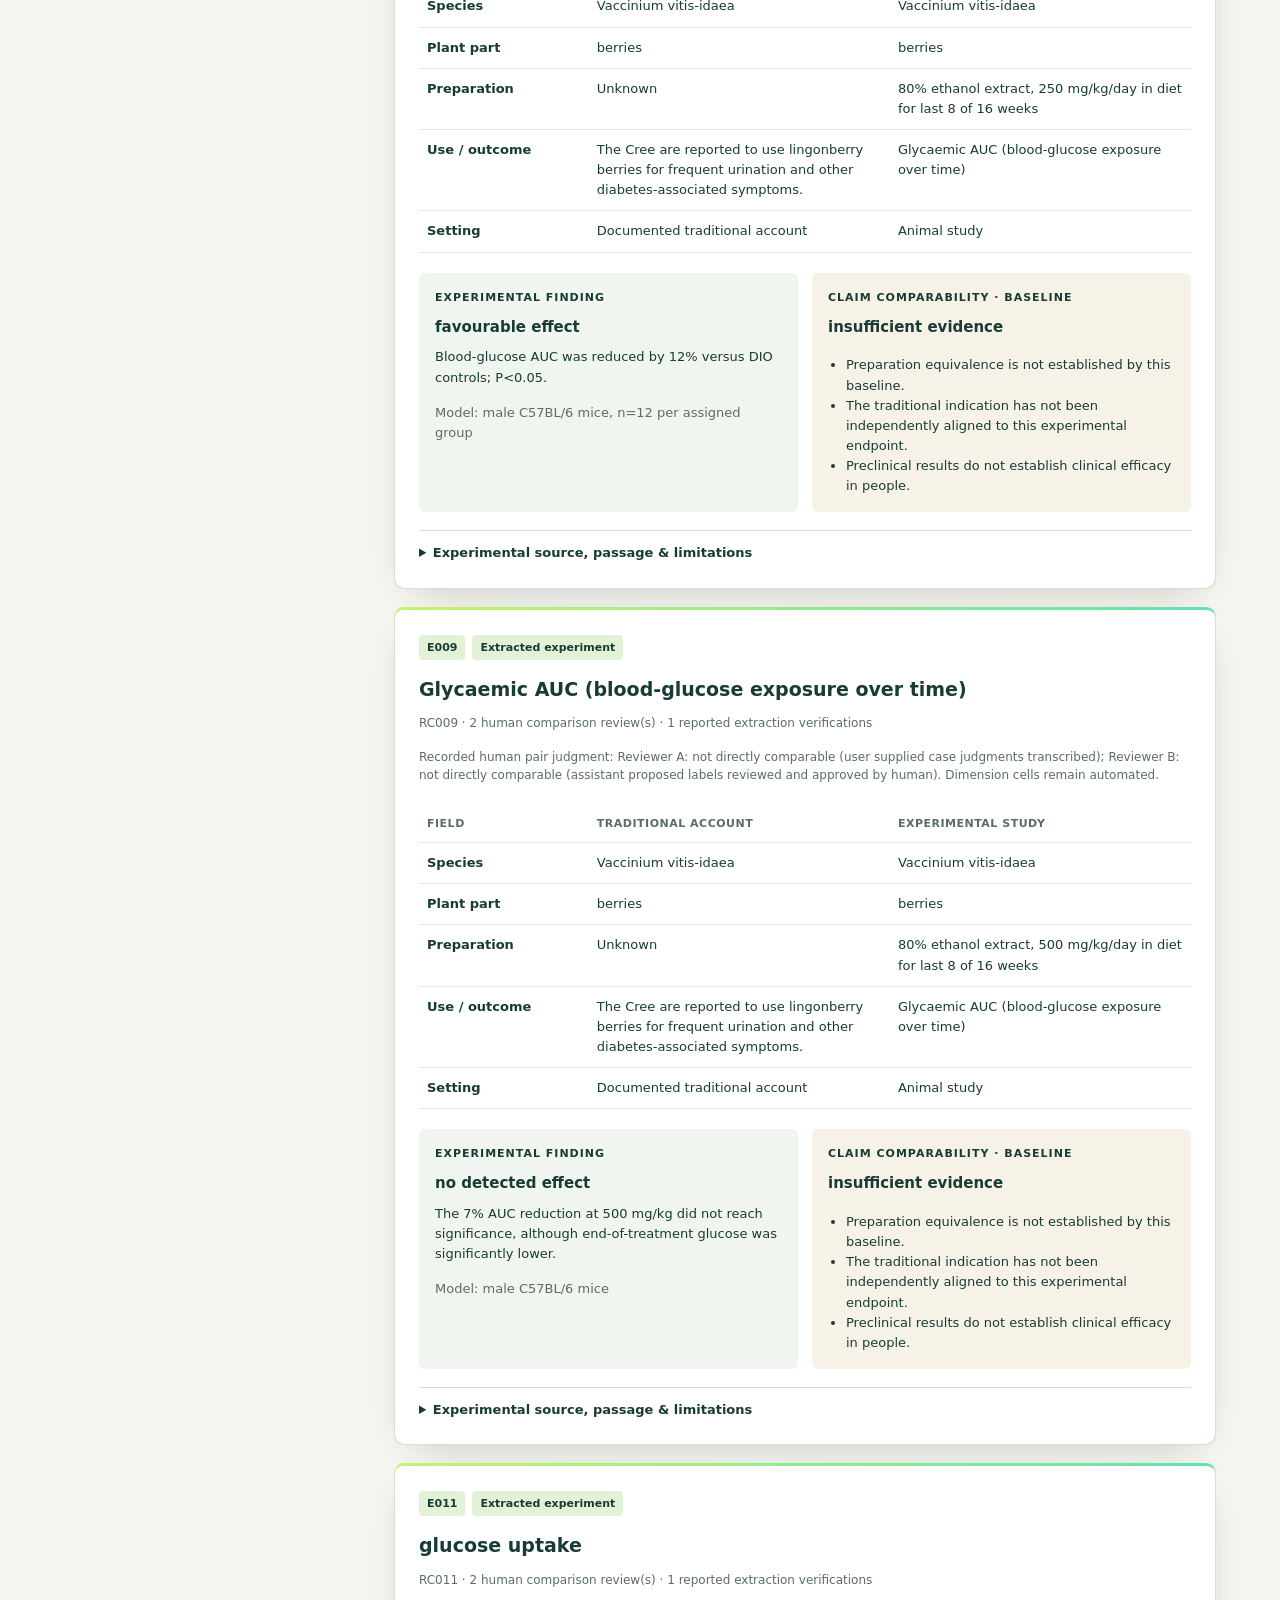
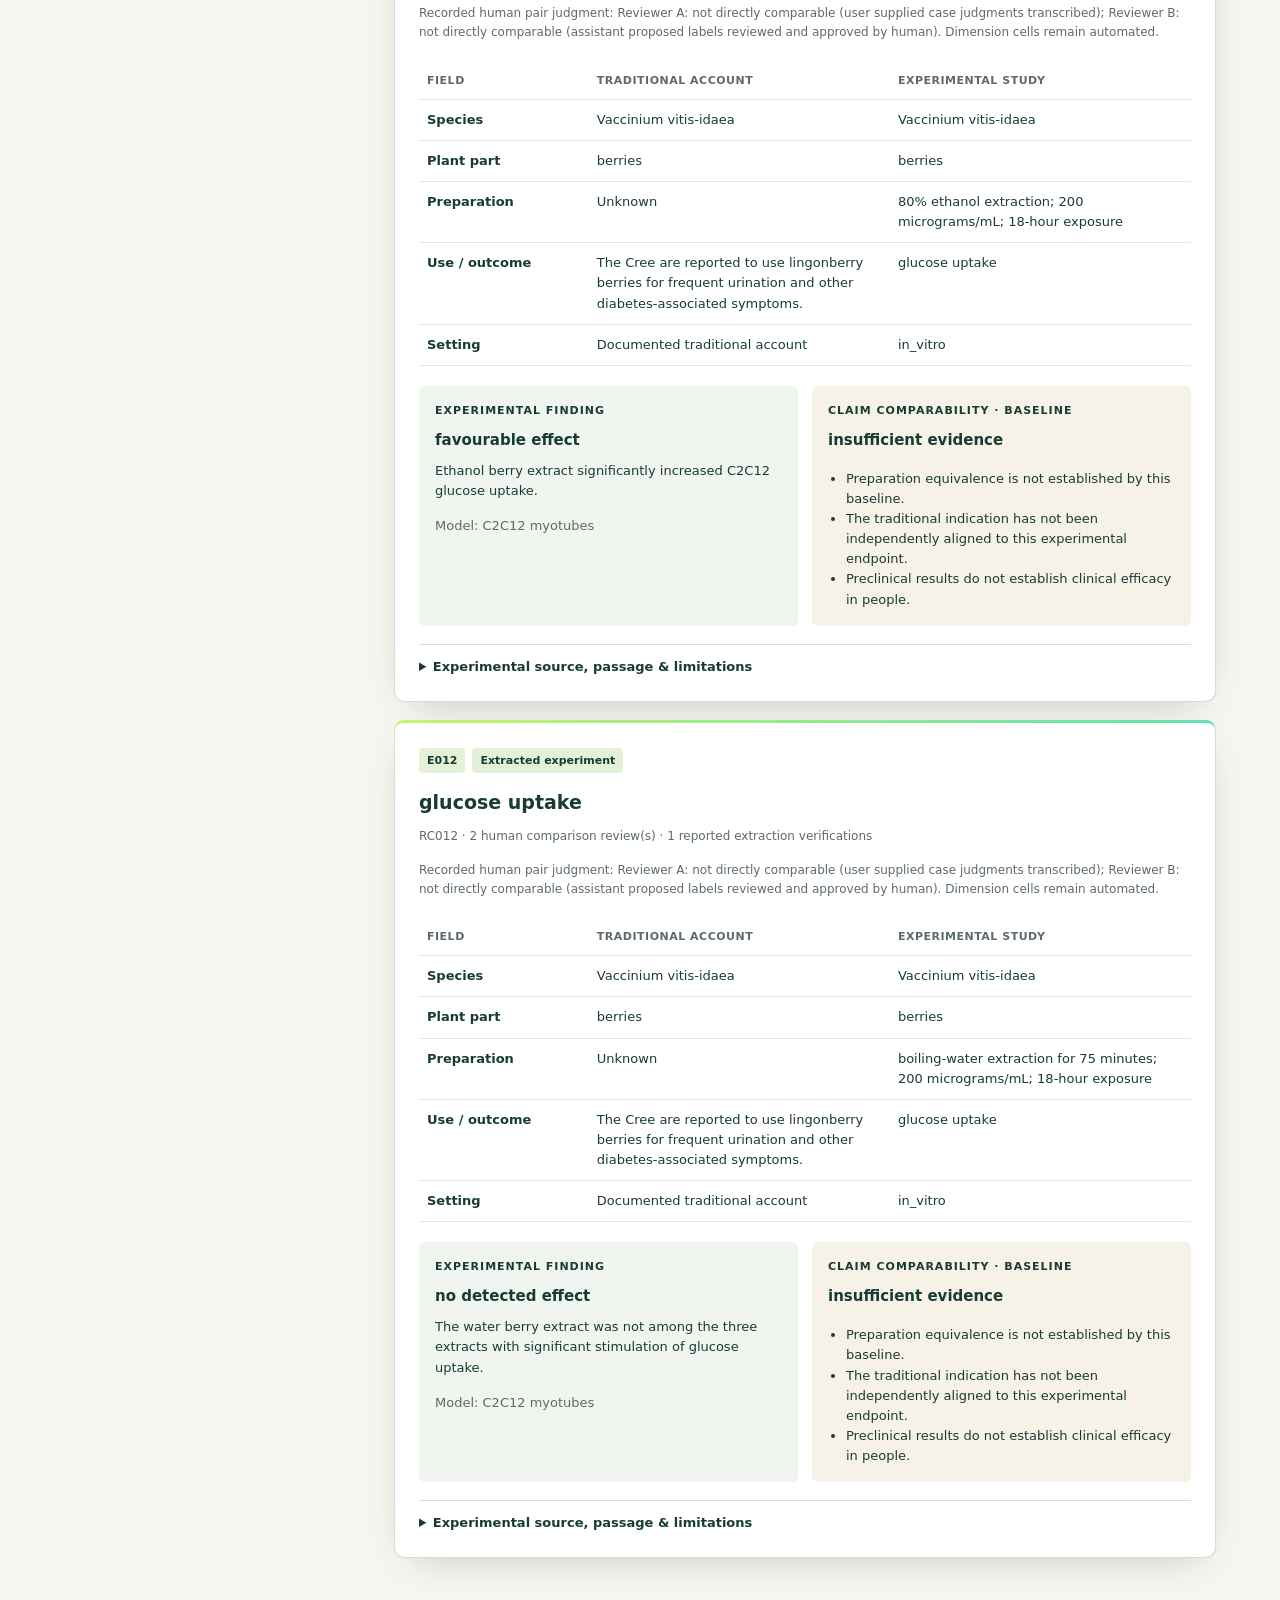
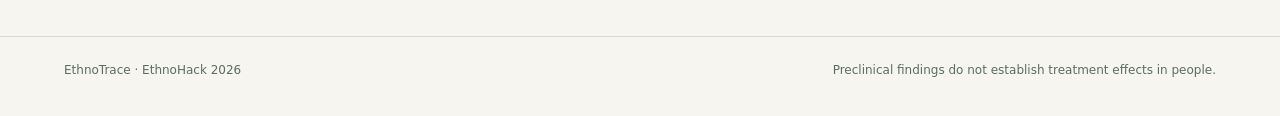
==== commit d377d4cb: "Refresh website look: dark animated hero, stats, plant ticker, glass header, motion Presentation onl" ====
--- a/web/index.html
+++ b/web/index.html
@@ -1,10 +1,15 @@
 <!doctype html>
 <html lang="en">
-<head><meta charset="utf-8"><meta name="viewport" content="width=device-width,initial-scale=1"><title>EthnoTrace · Evidence atlas</title><link rel="stylesheet" href="style.css?v=review-integration2"><script defer src="data.js?v=review-integration2"></script><script defer src="report.js?v=review-integration2"></script><script defer src="app.js?v=review-integration2"></script></head>
+<head><meta charset="utf-8"><meta name="viewport" content="width=device-width,initial-scale=1"><title>EthnoTrace · Evidence atlas</title><link rel="stylesheet" href="style.css?v=review-integration2"><script defer src="data.js?v=review-integration2"></script><script defer src="report.js?v=review-integration2"></script><script defer src="app.js?v=review-integration2"></script><script defer src="fx.js?v=visual-refresh1"></script></head>
 <body>
+<div class="preloader" id="preloader" aria-hidden="true"><span class="pl-mark">EthnoTrace</span><span class="pl-bar"><i></i></span><span class="pl-count" id="pl-count">00%</span></div>
 <header><a class="brand" href="index.html">EthnoTrace<span> / Evidence atlas</span></a><a href="evaluation.html">Evaluation results</a></header>
 <main>
-<section class="intro"><div class="eyebrow">CANADIAN TRADITIONAL KNOWLEDGE · BLOOD-GLUCOSE RESEARCH</div><h1>Same plant.<br>How close is the evidence?</h1><p>Explore how closely experimental studies test documented Canadian traditional plant uses associated with blood-glucose regulation and diabetes-related symptoms, and where the indexed evidence leaves gaps in comparability or documentation.</p></section>
+<section class="hero" id="top"><div class="hero-bg" aria-hidden="true"><i class="orb o1"></i><i class="orb o2"></i><i class="orb o3"></i><svg class="leaf l1" viewBox="0 0 120 160"><path d="M60 4C16 44 8 104 60 156 112 104 104 44 60 4Z"/><path d="M60 24V150M60 70 34 52M60 96 30 76M60 70 86 52M60 96 90 76" fill="none"/></svg><svg class="leaf l2" viewBox="0 0 120 160"><path d="M60 4C16 44 8 104 60 156 112 104 104 44 60 4Z"/><path d="M60 24V150M60 70 34 52M60 96 30 76M60 70 86 52M60 96 90 76" fill="none"/></svg></div>
+<div class="hero-inner"><div class="eyebrow">CANADIAN TRADITIONAL KNOWLEDGE · BLOOD-GLUCOSE RESEARCH</div><h1>Same plant.<br><em>How close is the evidence?</em></h1><p>Explore how closely experimental studies test documented Canadian traditional plant uses associated with blood-glucose regulation and diabetes-related symptoms, and where the indexed evidence leaves gaps in comparability or documentation.</p>
+<div class="cta-row"><a class="btn primary" href="#atlas-title">Open the evidence atlas</a><a class="btn ghost" href="evaluation.html">See what we tested</a></div>
+<dl class="stats" id="hero-stats" aria-label="Coverage at a glance"></dl></div>
+<div class="ticker" aria-hidden="true"><div class="ticker-track" id="ticker"></div></div></section>
 <div class="review"><span class="dot"></span><div><strong>Review provenance</strong><p>Current review counts appear with each comparison. Extraction verification, comparison judgments and retrieval relevance are tracked separately.</p></div></div>
 <section class="atlas" aria-labelledby="atlas-title">
 <div class="toolbar"><div><div class="eyebrow">EVIDENCE COVERAGE</div><h2 id="atlas-title">How closely was the documented use tested?</h2></div></div>
--- a/web/style.css
+++ b/web/style.css
@@ -22,3 +22,96 @@
   header {flex-wrap:wrap}
   #ranking {max-width:100%}
 }
+
+/* ===== Visual layer: dark bio-lab hero, glass header, motion. Presentation only. ===== */
+:root{--bg0:#06120d;--bg1:#0b2419;--lime:#c6f36b;--mint:#5fe3b0;--glow:rgba(198,243,107,.35)}
+html{scroll-behavior:smooth}
+body{background:radial-gradient(1200px 600px at 10% -10%,#e9f3df 0,transparent 60%),var(--paper)}
+header{position:sticky;top:0;z-index:50;background:rgba(6,18,13,.94);backdrop-filter:blur(14px);-webkit-backdrop-filter:blur(14px);border-bottom:1px solid rgba(198,243,107,.18)}
+header .brand{color:#fff;letter-spacing:-.3px}header .brand span{color:#9bb8aa}
+header a:not(.brand){color:var(--lime);text-decoration:none;font-weight:650;font-size:14px;padding:8px 16px;border:1px solid rgba(198,243,107,.4);border-radius:99px;transition:background .25s,color .25s,box-shadow .25s}
+header a:not(.brand):hover{background:var(--lime);color:var(--bg0);box-shadow:0 0 24px var(--glow)}
+main{max-width:none;padding:0}
+main>*:not(.hero){max-width:1440px;margin-left:auto;margin-right:auto;padding-left:5%;padding-right:5%}
+.review{margin-left:5%;margin-right:5%;max-width:1340px}
+@media(min-width:1500px){.review{margin-left:auto;margin-right:auto}}
+
+/* hero */
+.hero{position:relative;overflow:hidden;color:#eaf5ee;background:linear-gradient(160deg,var(--bg0),var(--bg1) 60%,#0f3324);padding:clamp(56px,9vw,120px) 5% 0;isolation:isolate}
+.hero-sm{padding-bottom:clamp(40px,6vw,72px)}
+.hero-inner{position:relative;z-index:2;max-width:1100px;margin:0 auto 0 max(0px,calc((100% - 1340px)/2))}
+.hero .eyebrow{color:var(--lime);display:inline-block;padding:7px 14px;border:1px solid rgba(198,243,107,.35);border-radius:99px;background:rgba(198,243,107,.07)}
+.hero h1{color:#fff;font-size:clamp(42px,7.4vw,104px);line-height:.98;letter-spacing:-.045em;margin:26px 0 22px}
+.hero-sm h1{font-size:clamp(38px,6vw,76px)}
+.hero h1 em{font-style:italic;background:linear-gradient(100deg,var(--lime),var(--mint) 55%,#fff);-webkit-background-clip:text;background-clip:text;color:transparent;background-size:200% 100%;animation:shine 6s ease-in-out infinite alternate}
+.hero p{color:#b9d0c4;max-width:680px;font-size:clamp(16px,1.6vw,19px)}
+.hero .intro p{color:#b9d0c4}
+.cta-row{display:flex;flex-wrap:wrap;gap:14px;margin:30px 0 8px}
+.btn{display:inline-block;padding:14px 26px;border-radius:99px;font-weight:700;text-decoration:none;font-size:15px;transition:transform .2s,box-shadow .25s,background .25s,color .25s}
+.btn.primary{background:var(--lime);color:var(--bg0);box-shadow:0 0 0 0 var(--glow);animation:pulse 2.8s infinite}
+.btn.primary:hover{transform:translateY(-3px);box-shadow:0 10px 36px var(--glow);color:var(--bg0)}
+.btn.ghost{color:#fff;border:1px solid rgba(255,255,255,.35)}
+.btn.ghost:hover{background:rgba(255,255,255,.12);color:#fff;transform:translateY(-3px)}
+.stats{display:flex;flex-wrap:wrap;gap:clamp(24px,5vw,64px);margin:46px 0 54px;padding-top:28px;border-top:1px solid rgba(198,243,107,.2)}
+.stats div{display:flex;flex-direction:column-reverse}
+.stats dd{margin:0;font:700 clamp(38px,5vw,64px)/1 Georgia,serif;color:var(--lime);font-variant-numeric:tabular-nums}
+.stats dt{font-size:12px;letter-spacing:1.6px;text-transform:uppercase;color:#8fb09f;margin-top:6px}
+.hero-bg{position:absolute;inset:0;z-index:0;pointer-events:none}
+.hero-bg:after{content:"";position:absolute;inset:0;background-image:radial-gradient(rgba(198,243,107,.12) 1px,transparent 1.4px);background-size:28px 28px;mask-image:linear-gradient(180deg,#000,transparent 85%);-webkit-mask-image:linear-gradient(180deg,#000,transparent 85%)}
+.orb{position:absolute;border-radius:50%;filter:blur(70px);opacity:.55;animation:float 14s ease-in-out infinite alternate}
+.o1{width:480px;height:480px;background:#1f8a5b;top:-120px;right:-80px}
+.o2{width:380px;height:380px;background:#8fd14a;bottom:-100px;left:30%;opacity:.28;animation-delay:-5s}
+.o3{width:300px;height:300px;background:#2ab6a0;top:30%;left:-100px;opacity:.3;animation-delay:-9s}
+.leaf{position:absolute;fill:rgba(198,243,107,.07);stroke:rgba(198,243,107,.4);stroke-width:1.2;animation:sway 9s ease-in-out infinite alternate;transform-origin:50% 100%}
+.leaf path:last-child{stroke:rgba(198,243,107,.3)}
+.l1{width:clamp(180px,26vw,380px);right:6%;top:12%}
+.l2{width:clamp(90px,12vw,170px);right:30%;top:44%;animation-delay:-4s;opacity:.7}
+.ticker{position:relative;z-index:2;margin:0 -5%;border-top:1px solid rgba(198,243,107,.2);border-bottom:1px solid rgba(198,243,107,.2);background:rgba(6,18,13,.55);overflow:hidden;white-space:nowrap}
+.ticker-track{display:inline-flex;animation:marquee 45s linear infinite;padding:14px 0}
+.ticker span{font:italic 20px Georgia,serif;color:#cfe8d7;padding:0 26px;position:relative}
+.ticker span:after{content:"✦";position:absolute;right:-6px;color:var(--lime);font-style:normal;font-size:12px}
+.ticker:hover .ticker-track{animation-play-state:paused}
+
+/* sections, cards, controls */
+.atlas{counter-increment:sec;position:relative}
+.workspace{counter-increment:sec}
+.atlas .toolbar .eyebrow:before,.evidence .toolbar h2:before{content:"0" counter(sec) " / ";color:var(--lime);background:var(--bg0);padding:3px 8px;border-radius:5px;margin-right:6px}
+.atlas .toolbar .eyebrow:before{content:"01";letter-spacing:1px}
+.evidence .toolbar h2:before{content:"02";font-size:11px;letter-spacing:1px;vertical-align:middle}
+h2{font-size:clamp(24px,3vw,36px);letter-spacing:-.8px}
+.atlas-scroll,aside,.card,.review,.drilldown{box-shadow:0 1px 0 #fff inset,0 12px 40px -22px rgba(6,40,24,.35)}
+.card{transition:transform .25s,box-shadow .3s,border-color .3s;border-top:3px solid transparent;background-image:linear-gradient(#fff,#fff),linear-gradient(90deg,var(--lime),var(--mint));background-origin:border-box;background-clip:padding-box,border-box}
+.card:hover{transform:translateY(-4px);box-shadow:0 22px 50px -24px rgba(6,60,34,.5)}
+.review{background:linear-gradient(100deg,#e9f5df,#f1f7e8);border-color:#cfe3bf}
+.dot{background:var(--mint);box-shadow:0 0 0 0 rgba(95,227,176,.7);animation:ping 2.2s infinite}
+.atlas-cell{transition:transform .18s,background .2s,box-shadow .2s}
+.atlas-cell:hover{transform:translateY(-2px);background:#dff4c6;box-shadow:0 8px 20px -10px rgba(6,60,34,.5)}
+.atlas-table th{background:#0b2419;color:#cfe8d7}
+.atlas-table tbody tr{transition:background .2s}.atlas-table tbody tr:hover td{background:#f4faed}
+.atlas-table td:first-child{background:#fff}.atlas-table tbody tr:hover td:first-child{background:#f4faed}
+#export-report{background:linear-gradient(100deg,#176b48,#23644c);transition:transform .2s,box-shadow .25s}
+#export-report:hover{transform:translateY(-2px);box-shadow:0 10px 24px -10px rgba(6,60,34,.7)}
+select,input[type=search]{transition:border-color .2s,box-shadow .2s}
+select:focus,input[type=search]:focus{border-color:var(--green);box-shadow:0 0 0 4px rgba(198,243,107,.4);outline:none}
+.badge{background:#e3f1d6}
+footer{margin-top:60px;max-width:1440px;padding:24px 5% 36px}
+
+/* reveal + preloader */
+.reveal{opacity:0;transform:translateY(26px);transition:opacity .7s ease,transform .7s ease}
+.reveal.in{opacity:1;transform:none}
+.preloader{position:fixed;inset:0;z-index:999;background:var(--bg0);color:#fff;display:flex;flex-direction:column;align-items:center;justify-content:center;gap:18px;transition:opacity .5s,visibility .5s;animation:plfail 0s 3.5s forwards}
+.preloader.done{opacity:0;visibility:hidden}
+.pl-mark{font:italic 34px Georgia,serif;letter-spacing:-1px}
+.pl-bar{width:min(260px,60vw);height:2px;background:rgba(255,255,255,.15);overflow:hidden;border-radius:2px}
+.pl-bar i{display:block;height:100%;width:var(--p,0%);background:linear-gradient(90deg,var(--mint),var(--lime));transition:width .08s}
+.pl-count{font:12px ui-monospace,monospace;letter-spacing:3px;color:var(--lime)}
+@keyframes plfail{to{opacity:0;visibility:hidden}}
+@keyframes shine{to{background-position:100% 0}}
+@keyframes float{to{transform:translate(-40px,50px) scale(1.12)}}
+@keyframes sway{from{transform:rotate(-5deg)}to{transform:rotate(6deg) translateY(-14px)}}
+@keyframes marquee{to{transform:translateX(-50%)}}
+@keyframes pulse{70%{box-shadow:0 0 0 16px rgba(198,243,107,0)}100%{box-shadow:0 0 0 0 rgba(198,243,107,0)}}
+@keyframes ping{70%{box-shadow:0 0 0 10px rgba(95,227,176,0)}100%{box-shadow:0 0 0 0 rgba(95,227,176,0)}}
+@media(max-width:900px){.leaf{opacity:.45}.hero-inner{margin-left:0}}
+@media(max-width:600px){header a:not(.brand){padding:6px 12px}.stats{gap:22px}.leaf.l2{display:none}}
+@media(prefers-reduced-motion:reduce){*,*:before,*:after{animation:none!important;transition:none!important;scroll-behavior:auto!important}.reveal{opacity:1;transform:none}.preloader{display:none}}
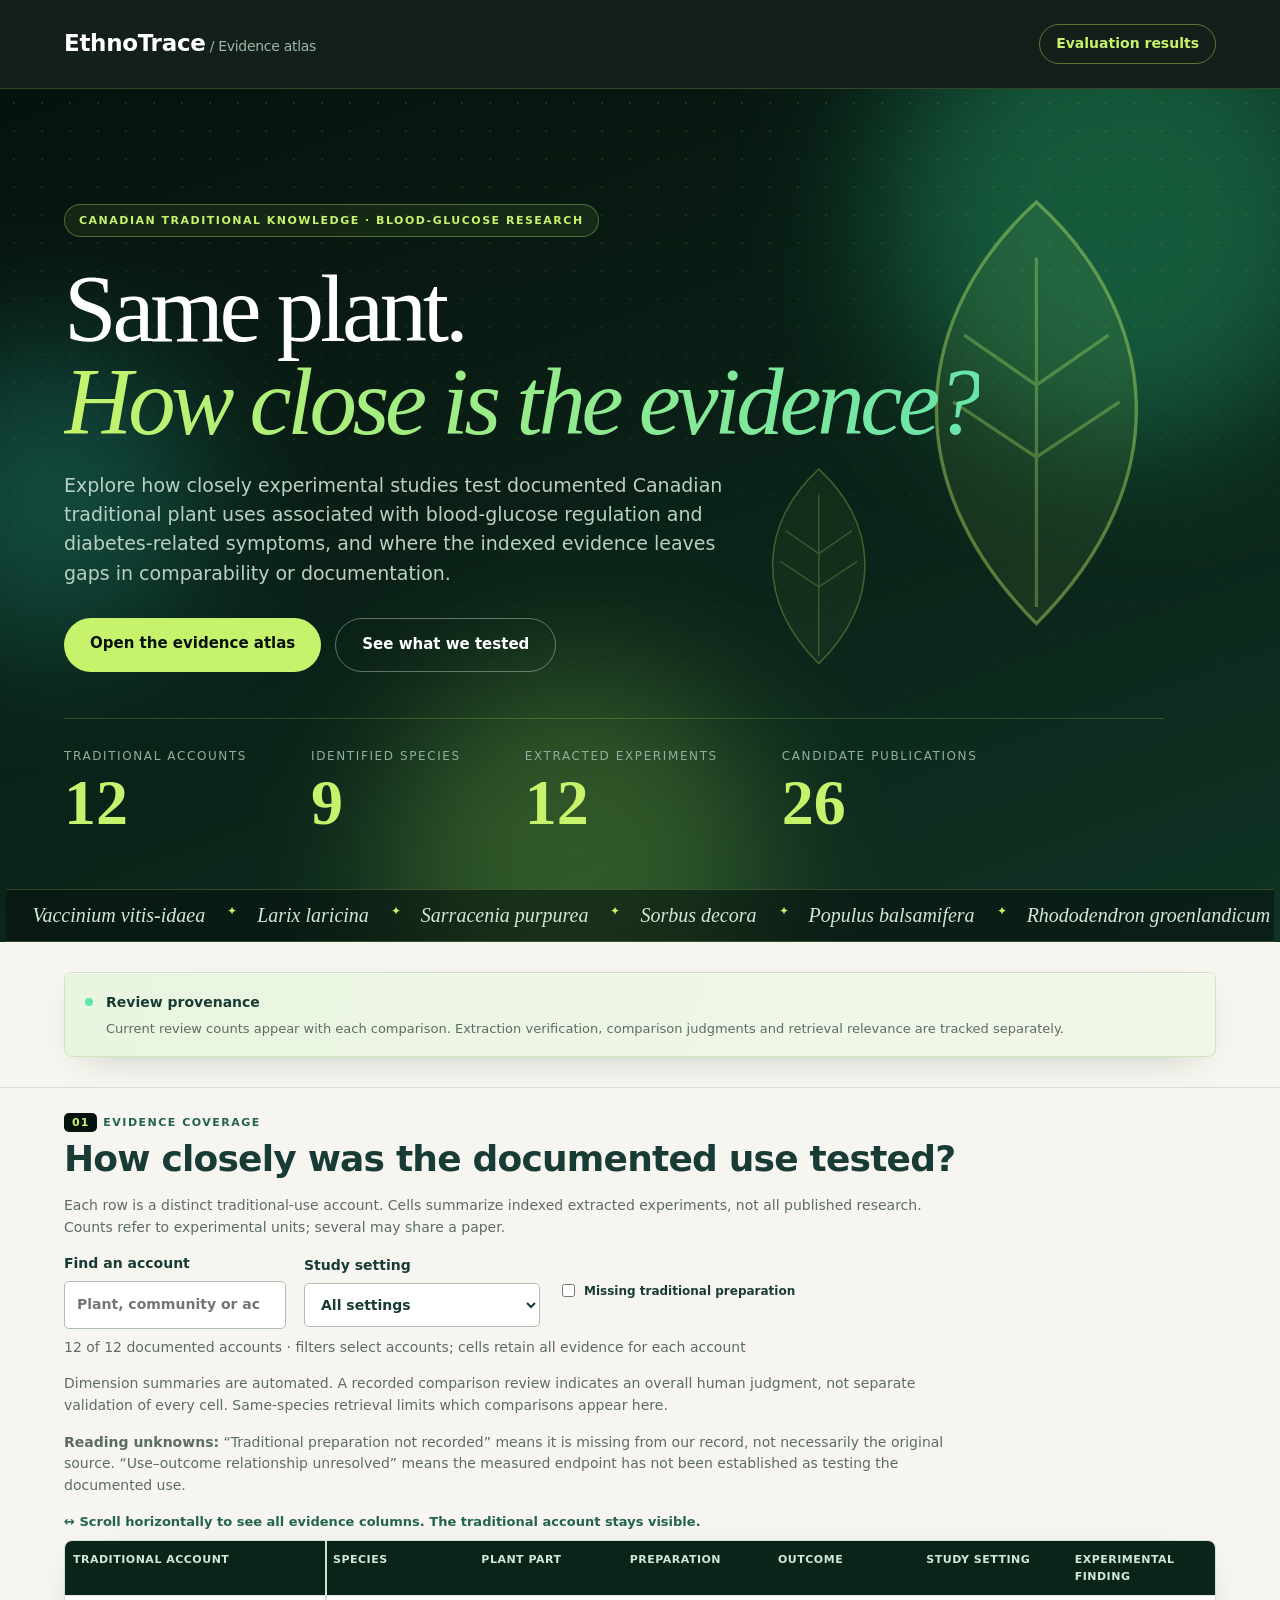
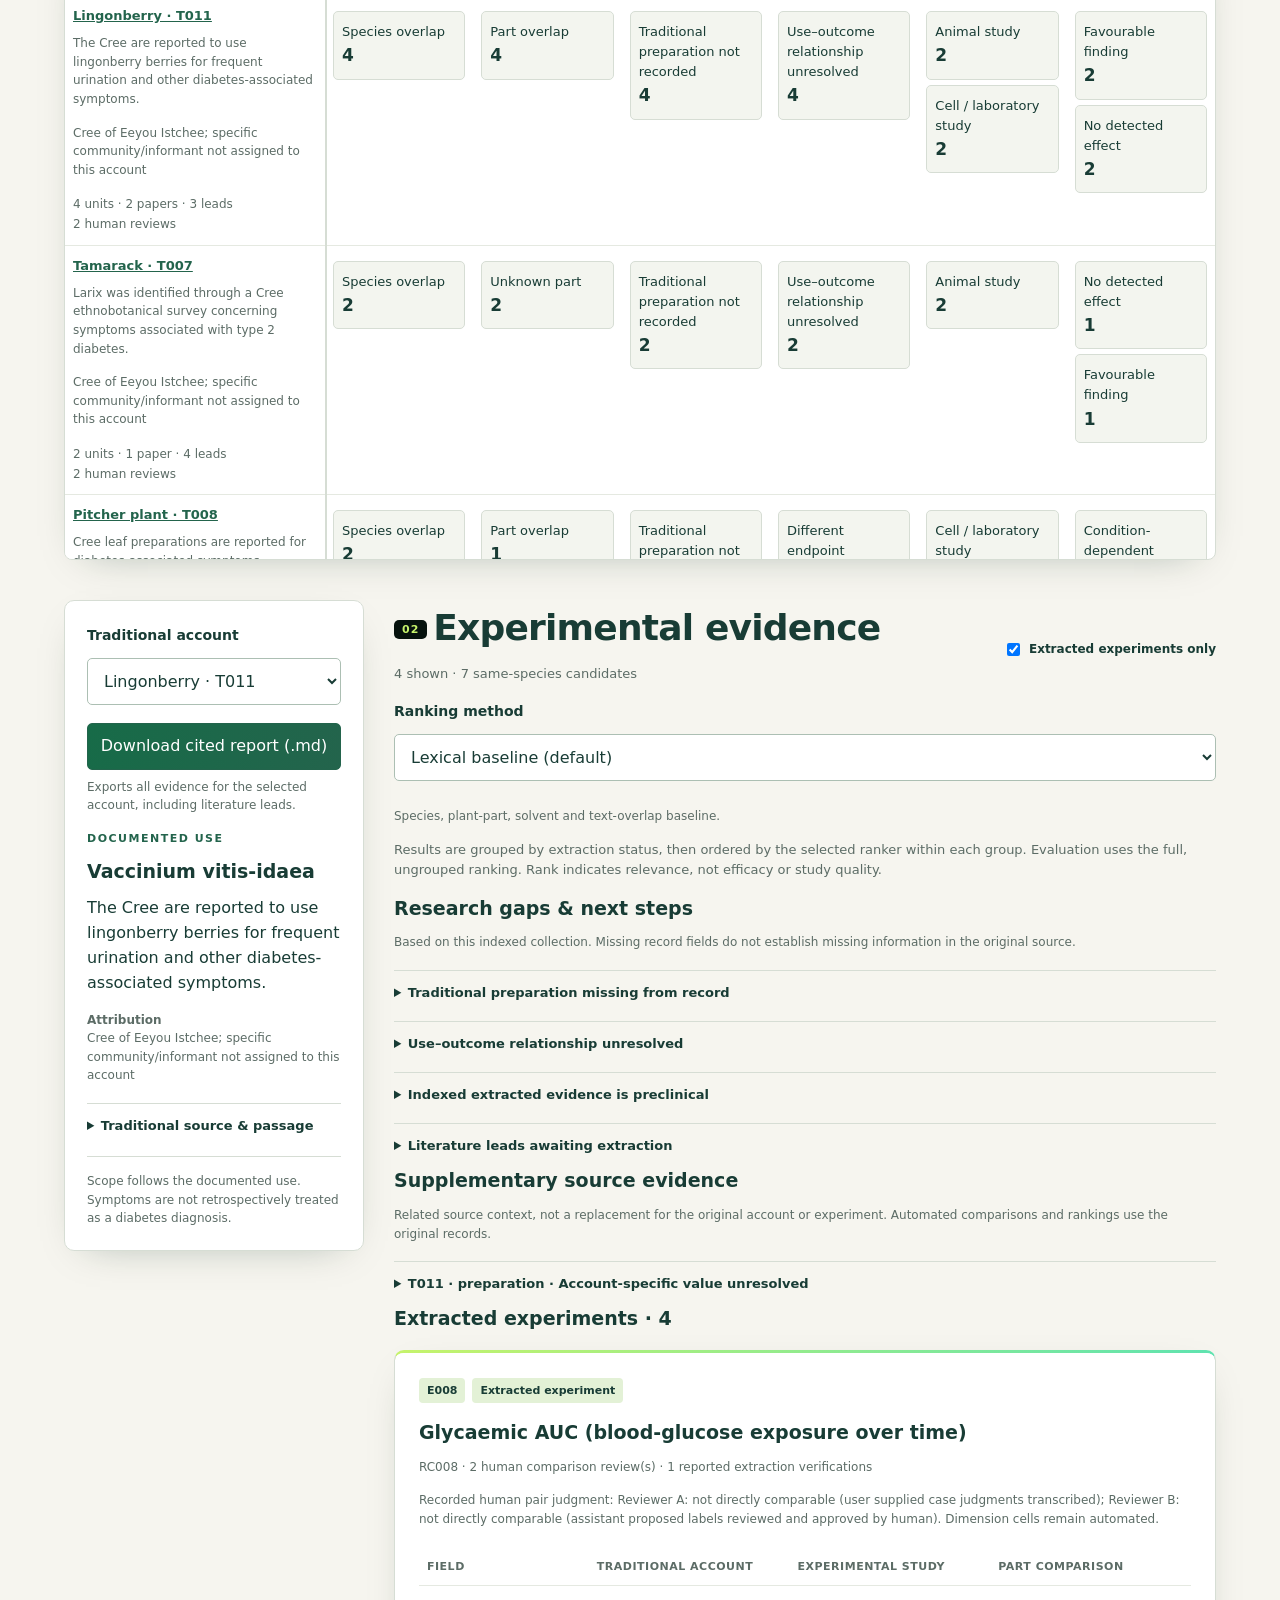
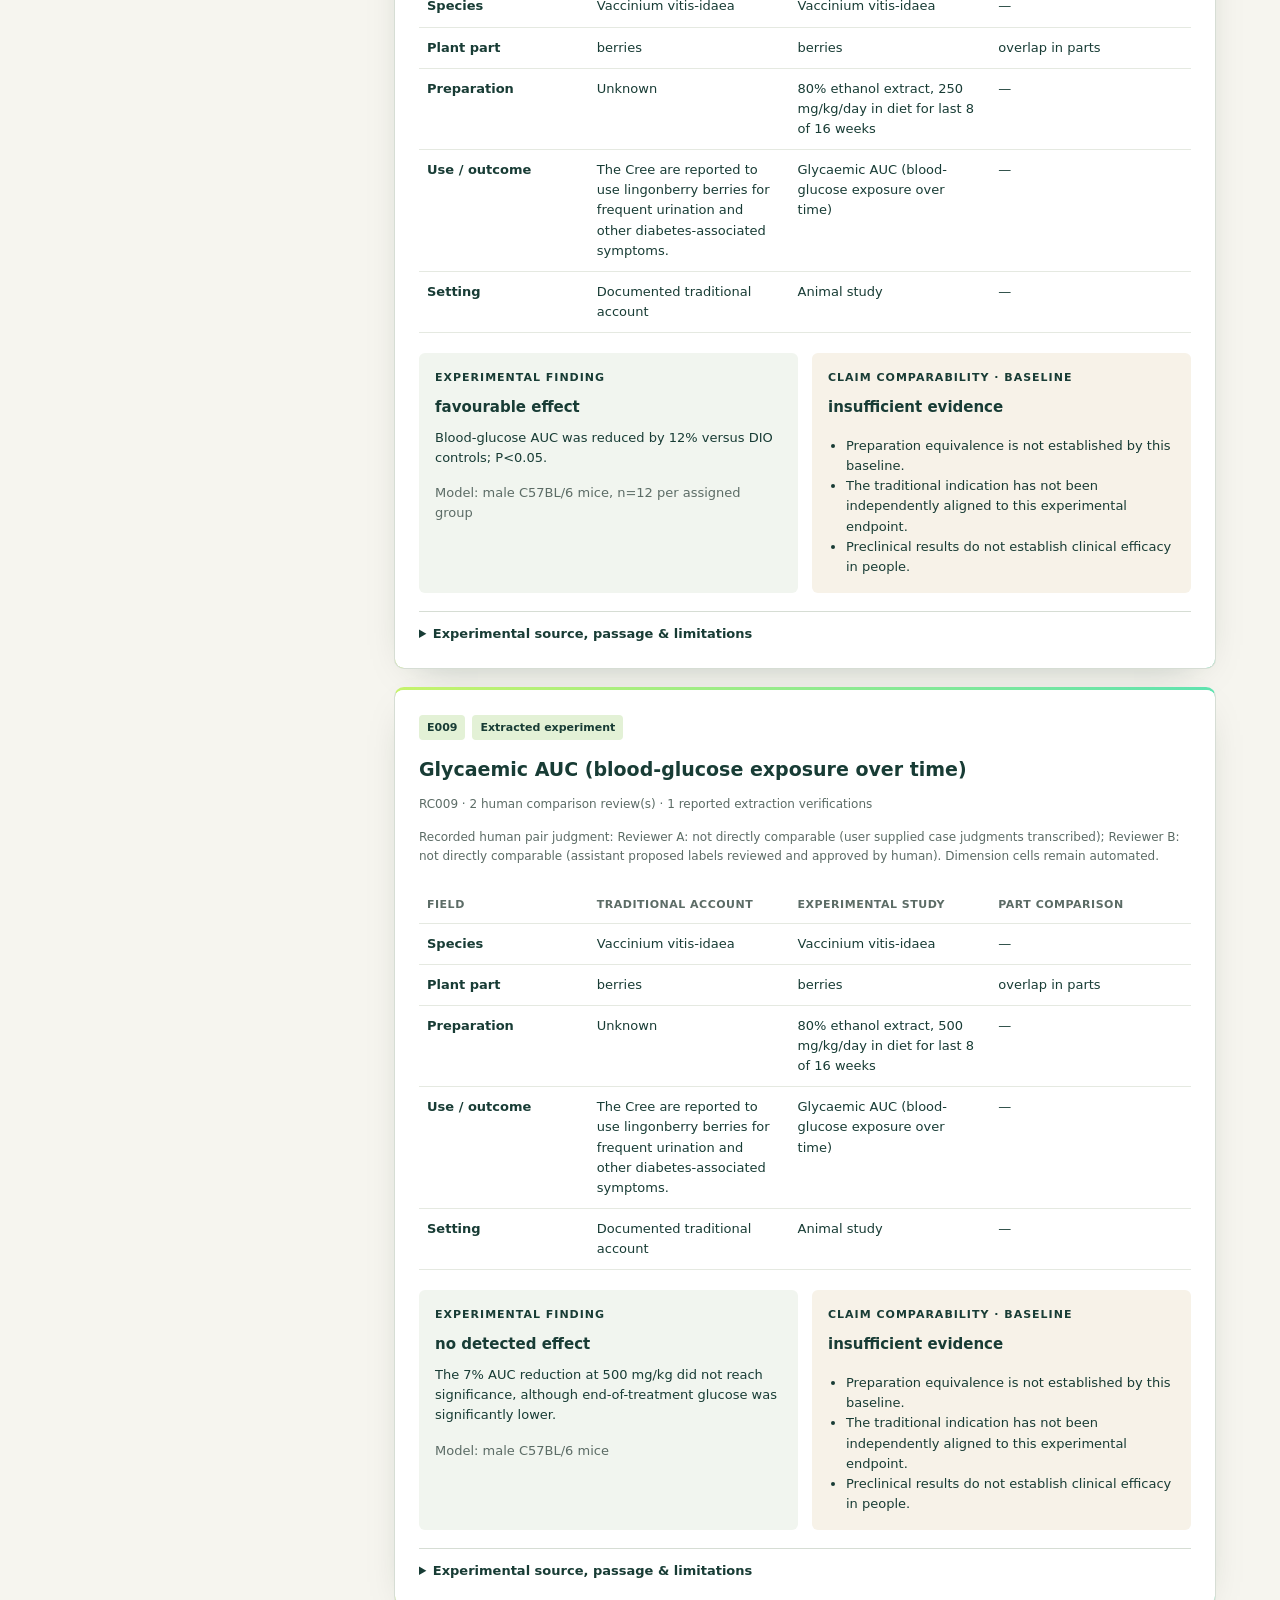
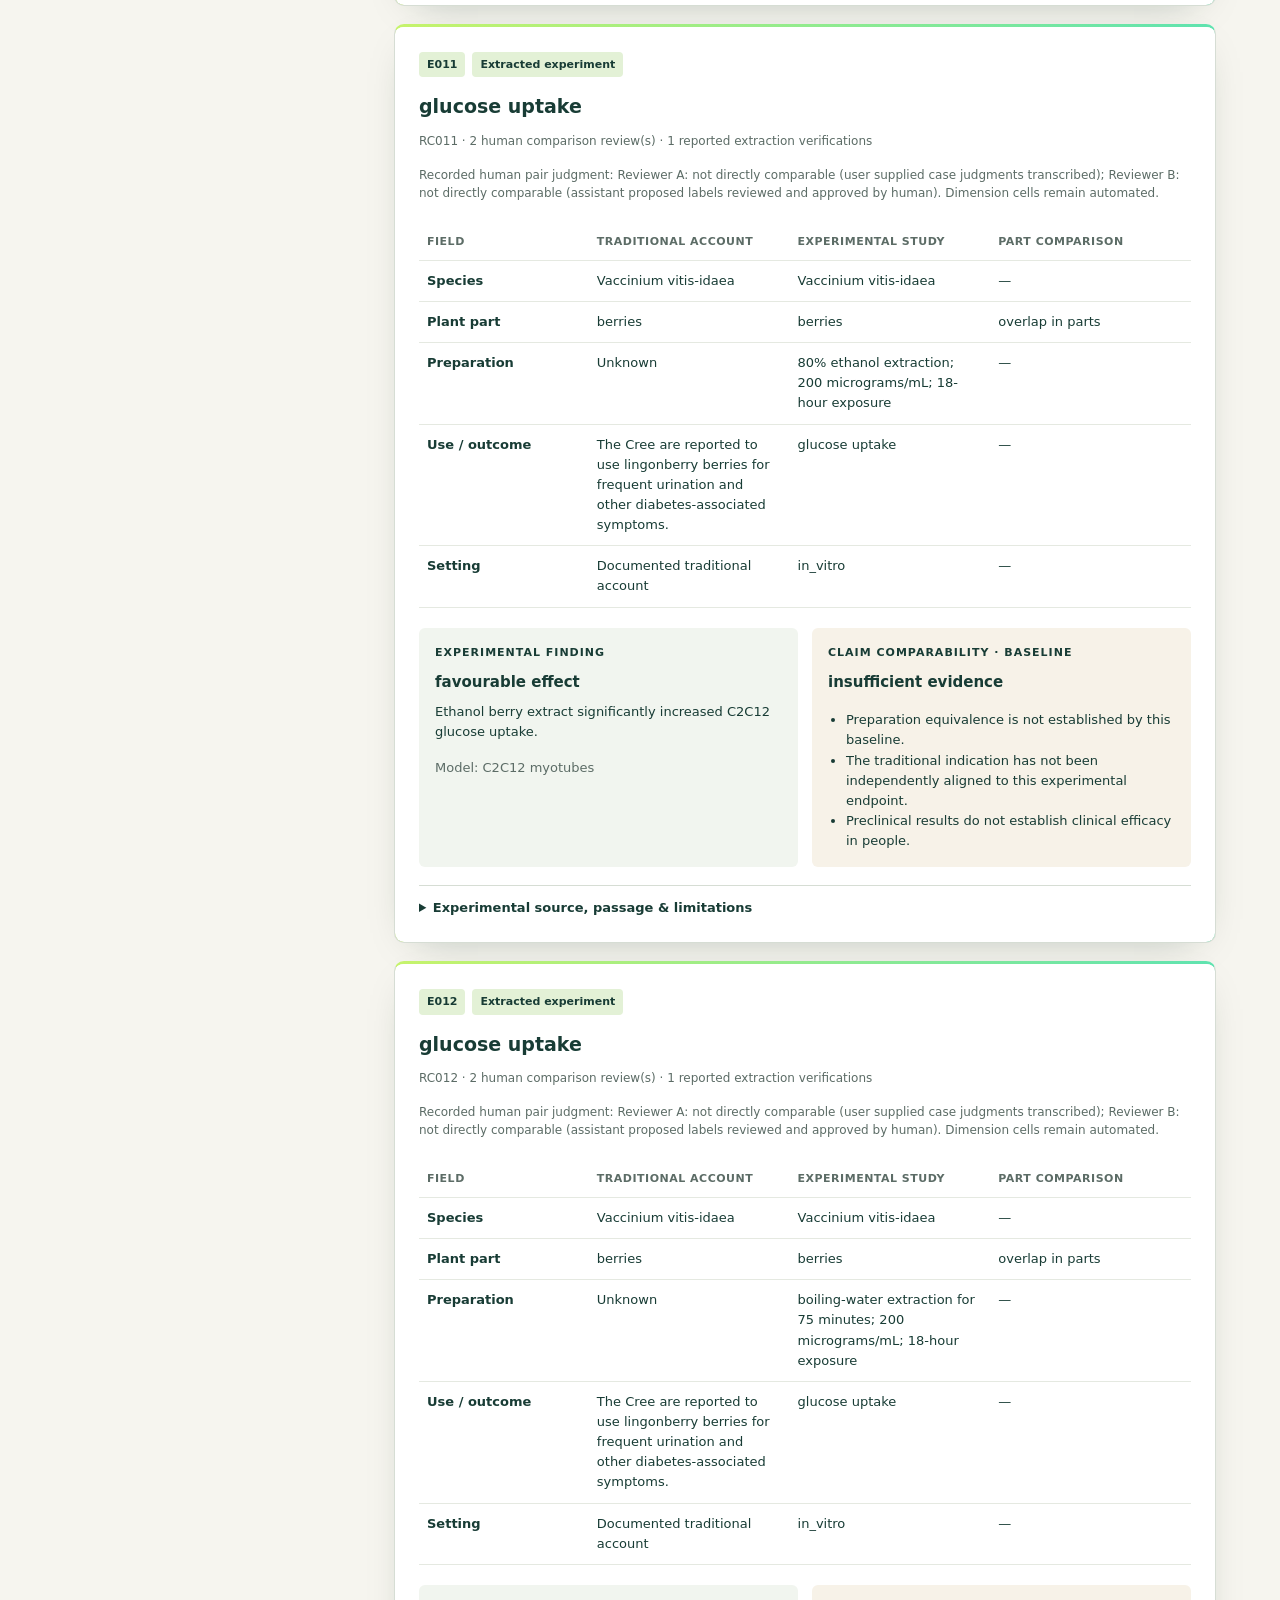
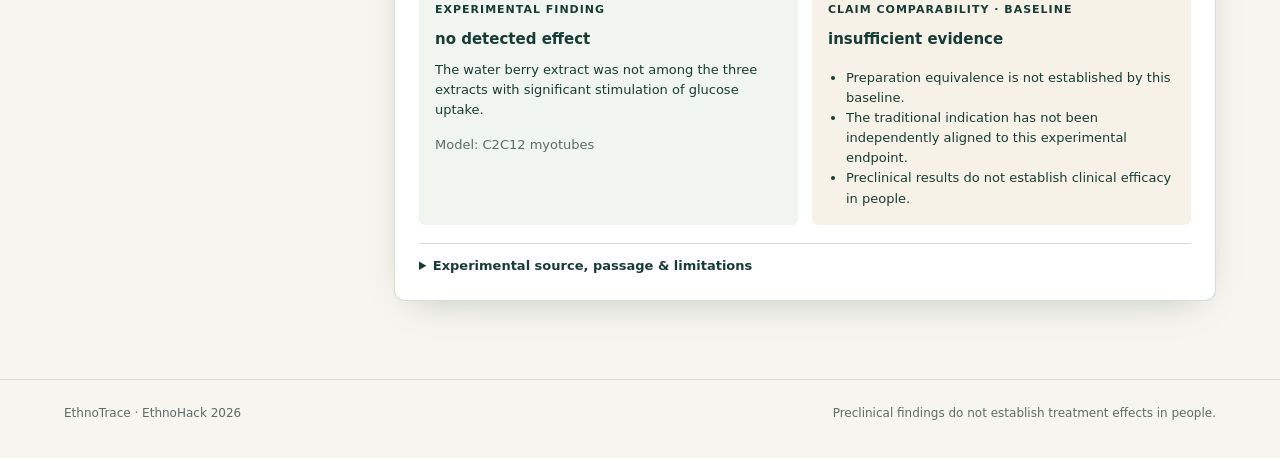
==== commit 7e665fa1: "Fix evaluation page: archived-doc links, stale penalty text; correct hero stats - evaluation.js link" ====
--- a/web/index.html
+++ b/web/index.html
@@ -1,6 +1,6 @@
 <!doctype html>
 <html lang="en">
-<head><meta charset="utf-8"><meta name="viewport" content="width=device-width,initial-scale=1"><title>EthnoTrace · Evidence atlas</title><link rel="stylesheet" href="style.css?v=review-integration2"><script defer src="data.js?v=review-integration2"></script><script defer src="report.js?v=review-integration2"></script><script defer src="app.js?v=review-integration2"></script><script defer src="fx.js?v=visual-refresh1"></script></head>
+<head><meta charset="utf-8"><meta name="viewport" content="width=device-width,initial-scale=1"><title>EthnoTrace · Evidence atlas</title><link rel="stylesheet" href="style.css?v=audit1"><script defer src="data.js?v=review-integration2"></script><script defer src="report.js?v=review-integration2"></script><script defer src="app.js?v=review-integration2"></script><script defer src="fx.js?v=audit1"></script></head>
 <body>
 <div class="preloader" id="preloader" aria-hidden="true"><span class="pl-mark">EthnoTrace</span><span class="pl-bar"><i></i></span><span class="pl-count" id="pl-count">00%</span></div>
 <header><a class="brand" href="index.html">EthnoTrace<span> / Evidence atlas</span></a><a href="evaluation.html">Evaluation results</a></header>
--- a/web/style.css
+++ b/web/style.css
@@ -33,8 +33,7 @@
 header a:not(.brand):hover{background:var(--lime);color:var(--bg0);box-shadow:0 0 24px var(--glow)}
 main{max-width:none;padding:0}
 main>*:not(.hero){max-width:1440px;margin-left:auto;margin-right:auto;padding-left:5%;padding-right:5%}
-.review{margin-left:5%;margin-right:5%;max-width:1340px}
-@media(min-width:1500px){.review{margin-left:auto;margin-right:auto}}
+main>.review{width:90%;max-width:1340px;margin-left:auto;margin-right:auto;padding-left:20px;padding-right:20px}
 
 /* hero */
 .hero{position:relative;overflow:hidden;color:#eaf5ee;background:linear-gradient(160deg,var(--bg0),var(--bg1) 60%,#0f3324);padding:clamp(56px,9vw,120px) 5% 0;isolation:isolate}
@@ -53,9 +52,9 @@
 .btn.ghost{color:#fff;border:1px solid rgba(255,255,255,.35)}
 .btn.ghost:hover{background:rgba(255,255,255,.12);color:#fff;transform:translateY(-3px)}
 .stats{display:flex;flex-wrap:wrap;gap:clamp(24px,5vw,64px);margin:46px 0 54px;padding-top:28px;border-top:1px solid rgba(198,243,107,.2)}
-.stats div{display:flex;flex-direction:column-reverse}
+.stats div{display:flex;flex-direction:column}
 .stats dd{margin:0;font:700 clamp(38px,5vw,64px)/1 Georgia,serif;color:var(--lime);font-variant-numeric:tabular-nums}
-.stats dt{font-size:12px;letter-spacing:1.6px;text-transform:uppercase;color:#8fb09f;margin-top:6px}
+.stats dt{font-size:12px;letter-spacing:1.6px;text-transform:uppercase;color:#8fb09f;margin-bottom:6px}
 .hero-bg{position:absolute;inset:0;z-index:0;pointer-events:none}
 .hero-bg:after{content:"";position:absolute;inset:0;background-image:radial-gradient(rgba(198,243,107,.12) 1px,transparent 1.4px);background-size:28px 28px;mask-image:linear-gradient(180deg,#000,transparent 85%);-webkit-mask-image:linear-gradient(180deg,#000,transparent 85%)}
 .orb{position:absolute;border-radius:50%;filter:blur(70px);opacity:.55;animation:float 14s ease-in-out infinite alternate}
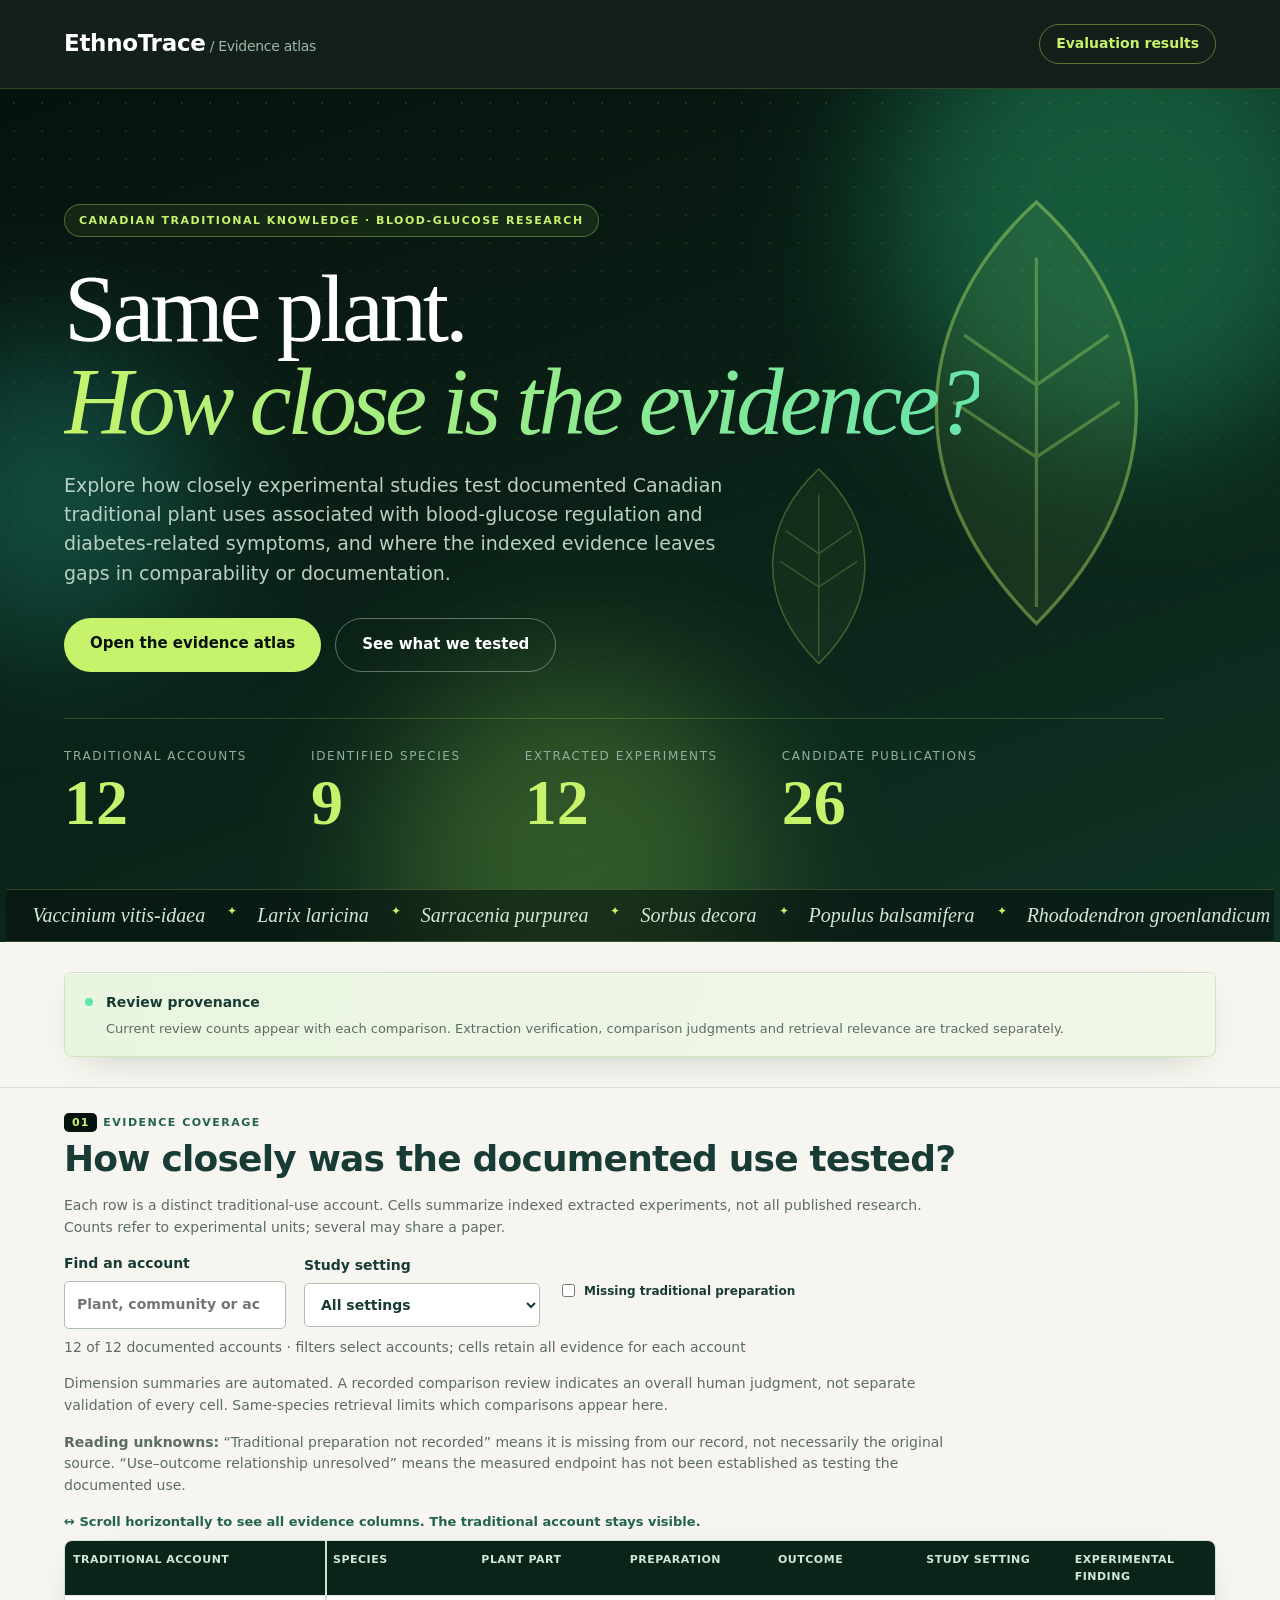
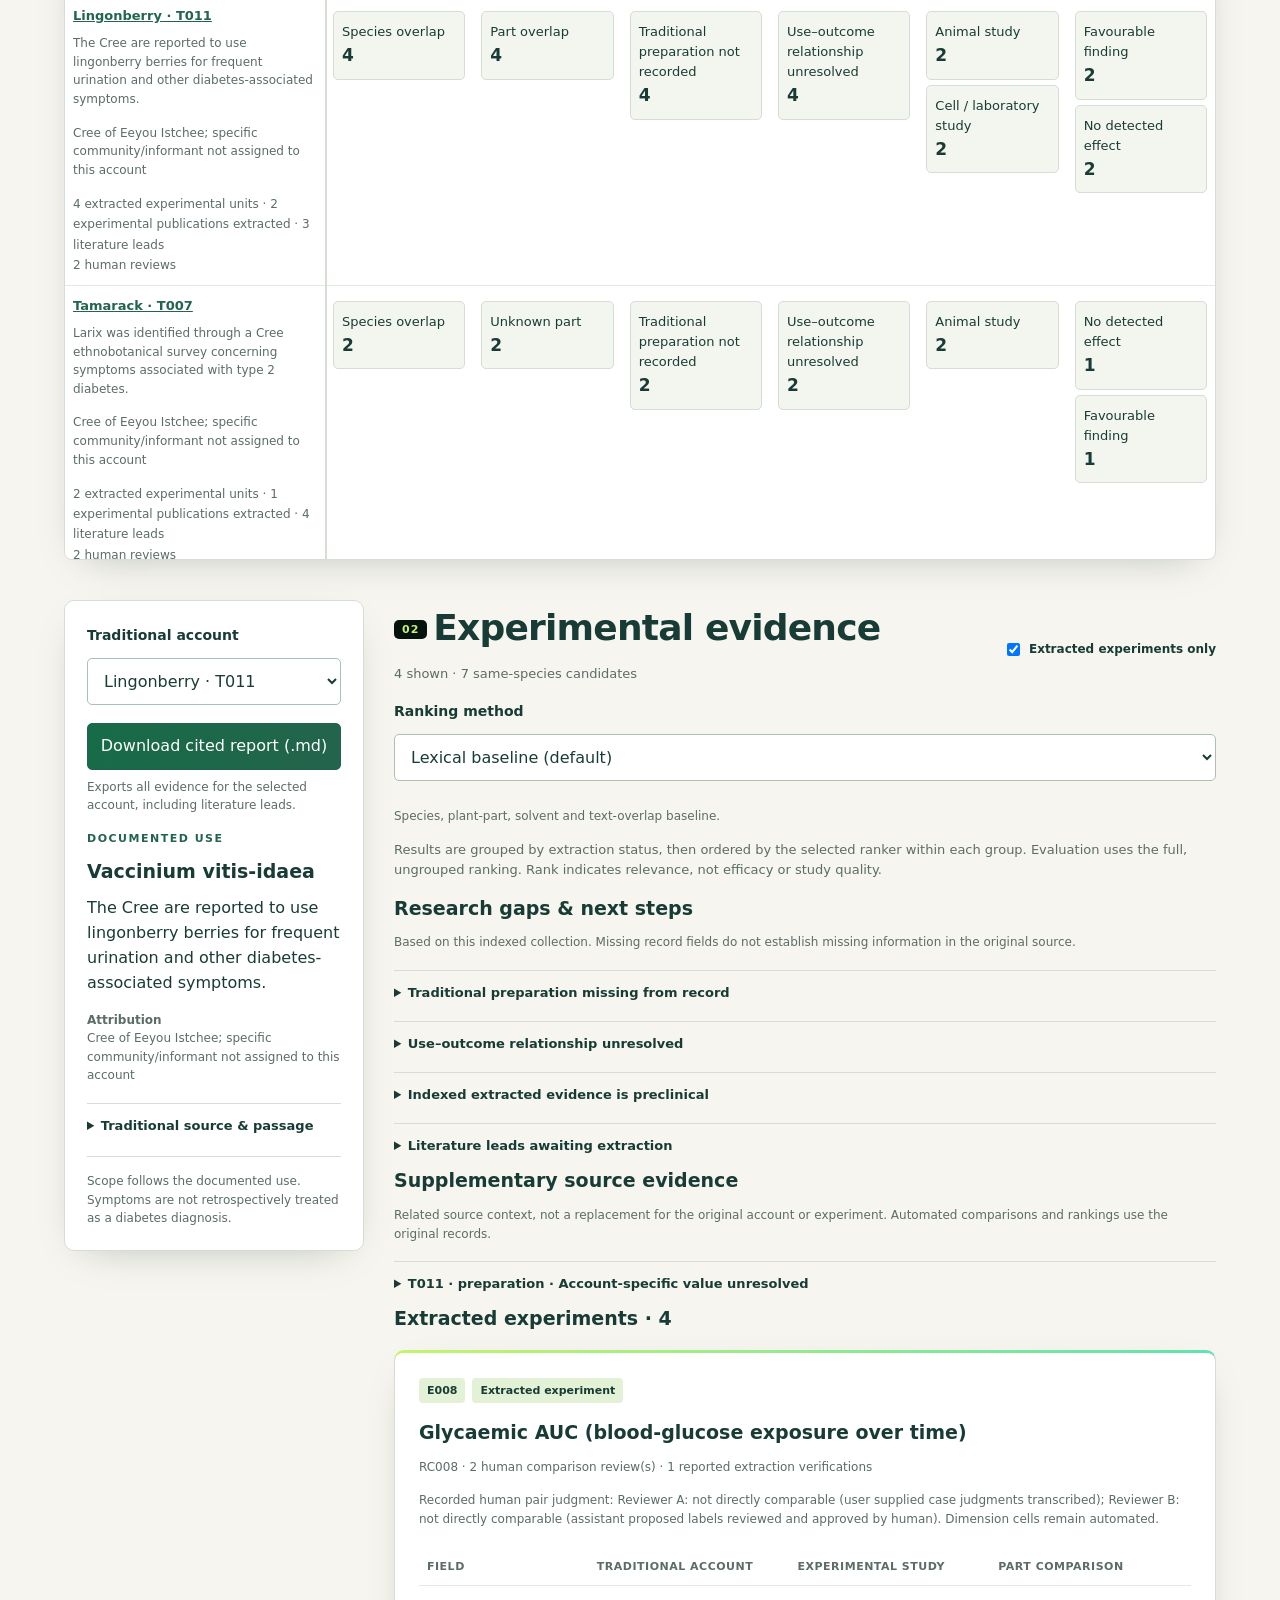
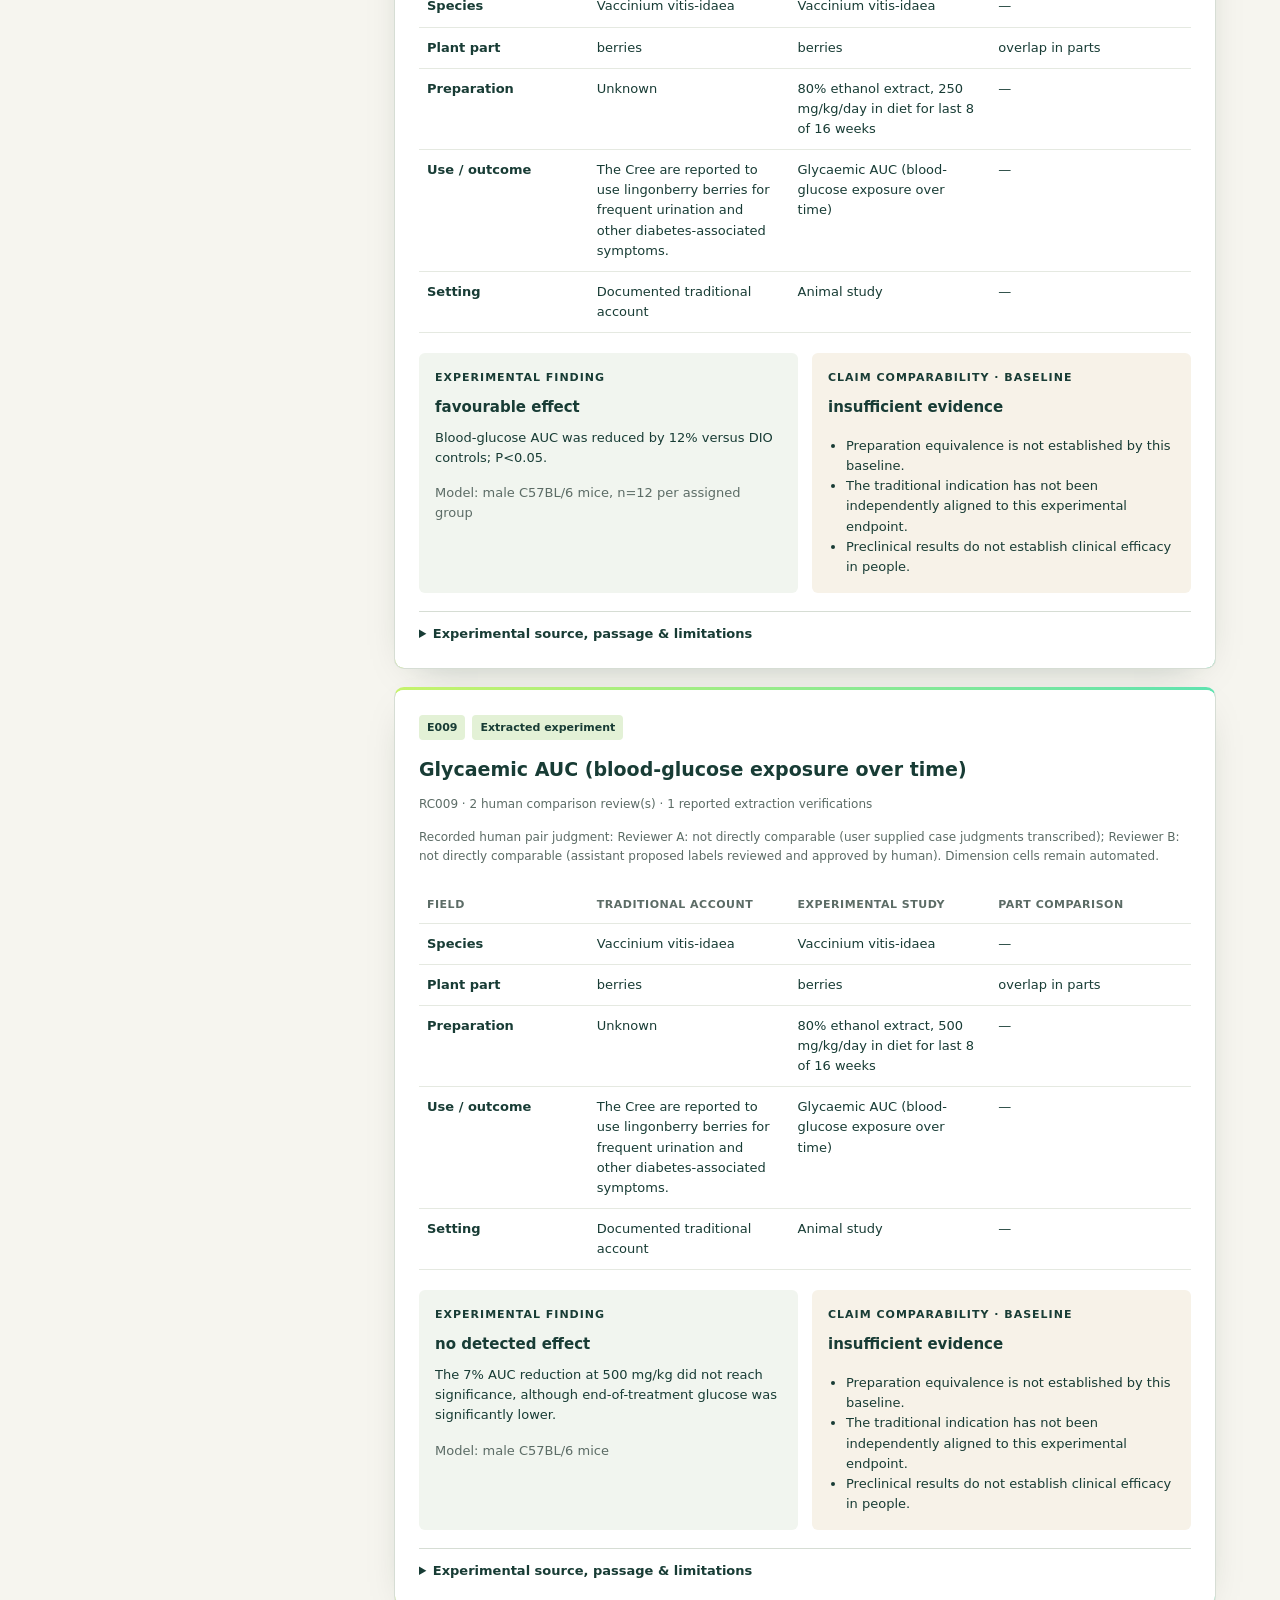
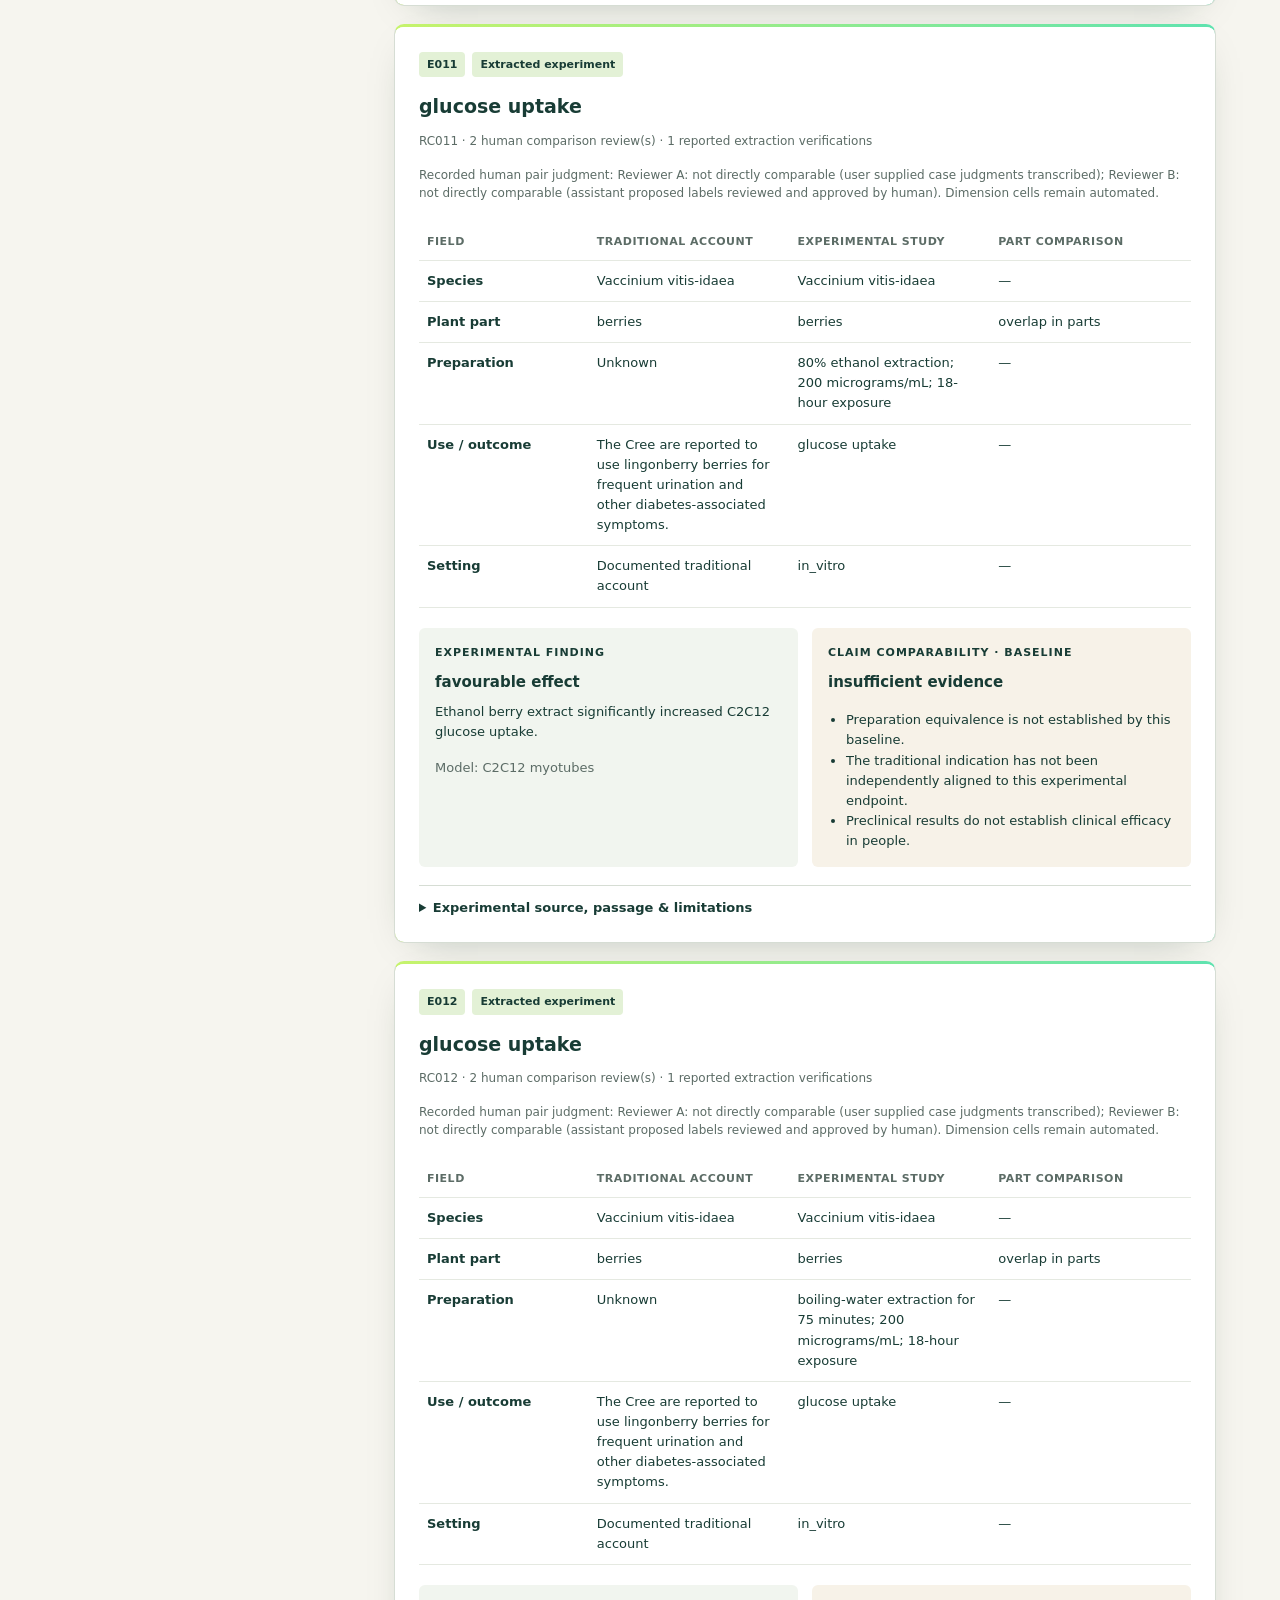
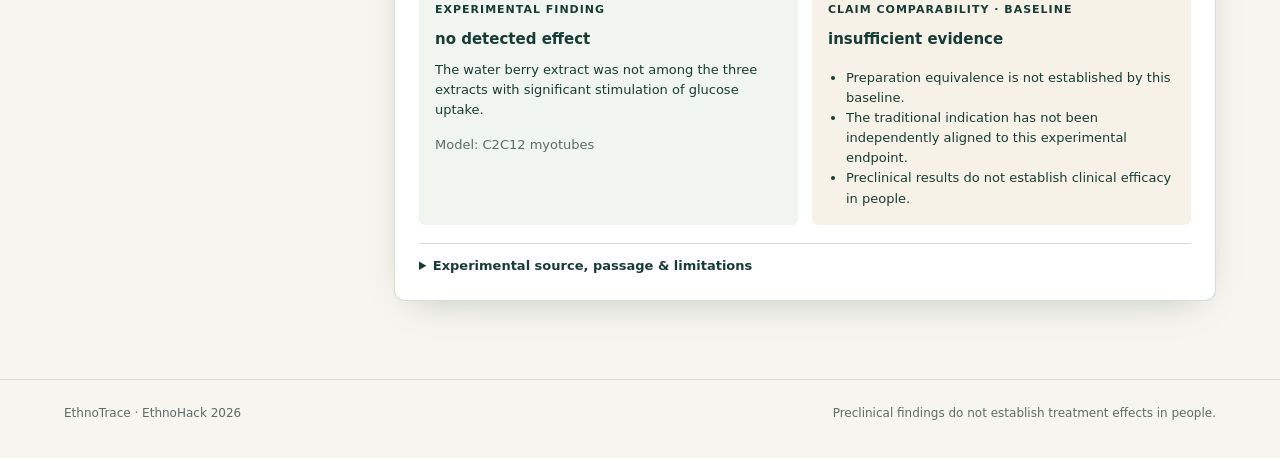
==== commit 5552c32b: "Move T016 display wording into curated data; refresh atlas screenshot - Replace the account.id === '" ====
--- a/web/index.html
+++ b/web/index.html
@@ -1,6 +1,6 @@
 <!doctype html>
 <html lang="en">
-<head><meta charset="utf-8"><meta name="viewport" content="width=device-width,initial-scale=1"><title>EthnoTrace · Evidence atlas</title><link rel="stylesheet" href="style.css?v=audit1"><script defer src="data.js?v=review-integration2"></script><script defer src="report.js?v=review-integration2"></script><script defer src="app.js?v=review-integration2"></script><script defer src="fx.js?v=audit1"></script></head>
+<head><meta charset="utf-8"><meta name="viewport" content="width=device-width,initial-scale=1"><title>EthnoTrace · Evidence atlas</title><link rel="stylesheet" href="style.css?v=audit2"><script defer src="data.js?v=review-integration2"></script><script defer src="report.js?v=review-integration2"></script><script defer src="app.js?v=review-integration2"></script><script defer src="fx.js?v=audit1"></script></head>
 <body>
 <div class="preloader" id="preloader" aria-hidden="true"><span class="pl-mark">EthnoTrace</span><span class="pl-bar"><i></i></span><span class="pl-count" id="pl-count">00%</span></div>
 <header><a class="brand" href="index.html">EthnoTrace<span> / Evidence atlas</span></a><a href="evaluation.html">Evaluation results</a></header>
--- a/web/style.css
+++ b/web/style.css
@@ -114,3 +114,6 @@
 @media(max-width:900px){.leaf{opacity:.45}.hero-inner{margin-left:0}}
 @media(max-width:600px){header a:not(.brand){padding:6px 12px}.stats{gap:22px}.leaf.l2{display:none}}
 @media(prefers-reduced-motion:reduce){*,*:before,*:after{animation:none!important;transition:none!important;scroll-behavior:auto!important}.reveal{opacity:1;transform:none}.preloader{display:none}}
+
+/* Anchor jumps (hero button) must clear the sticky header. */
+#atlas-title,#explorer{scroll-margin-top:150px}
